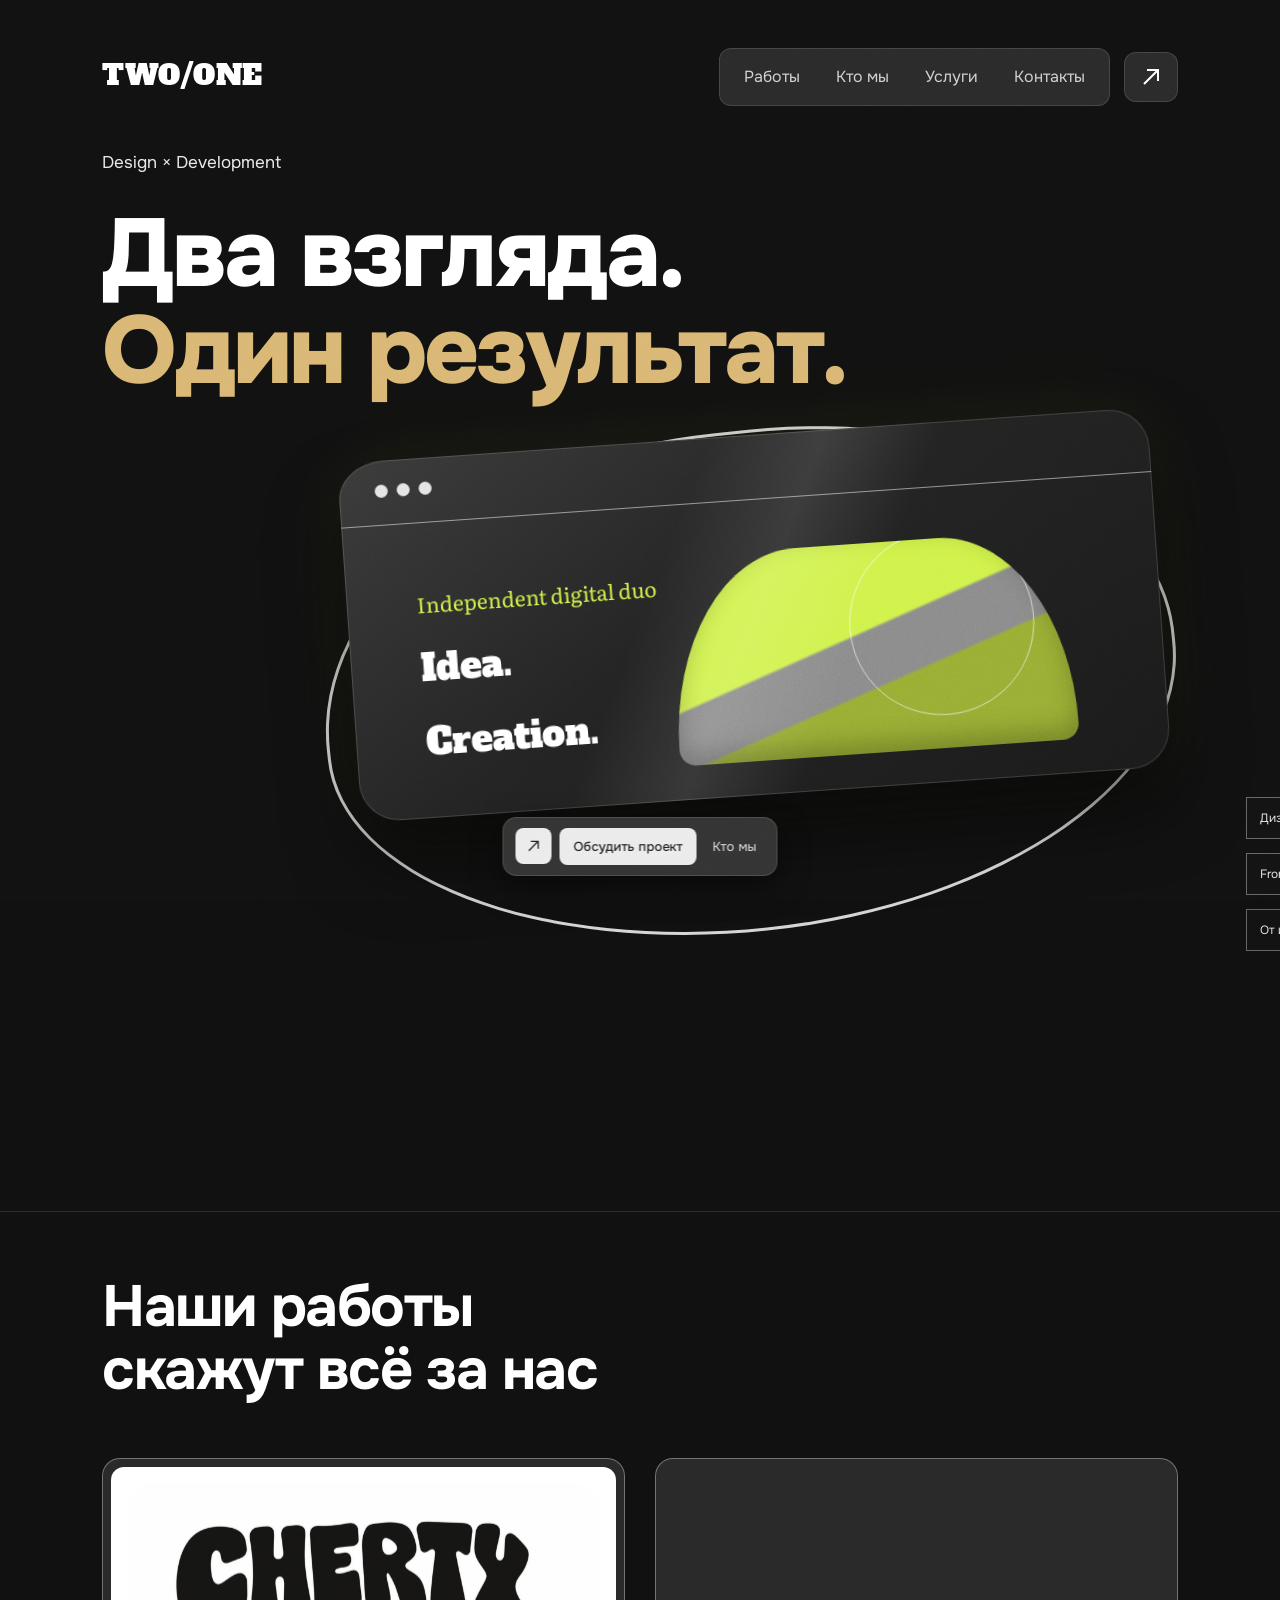
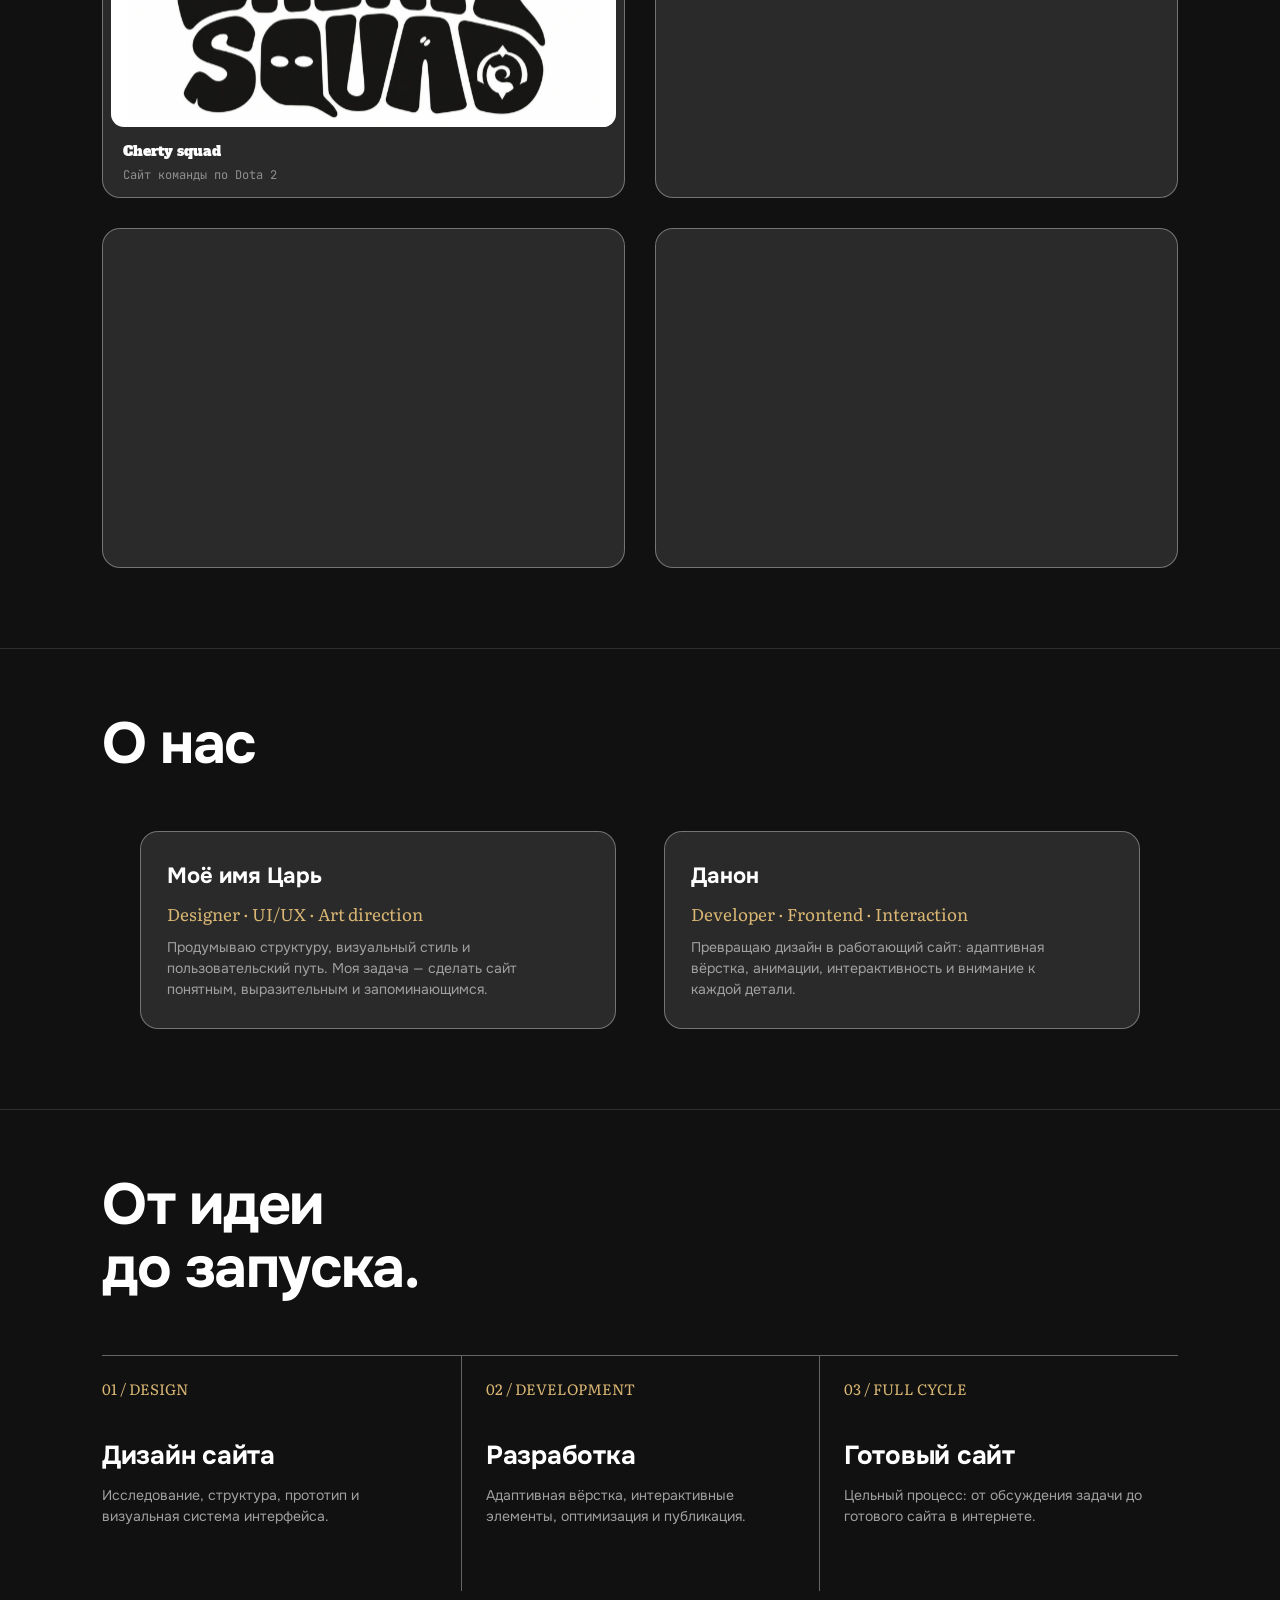
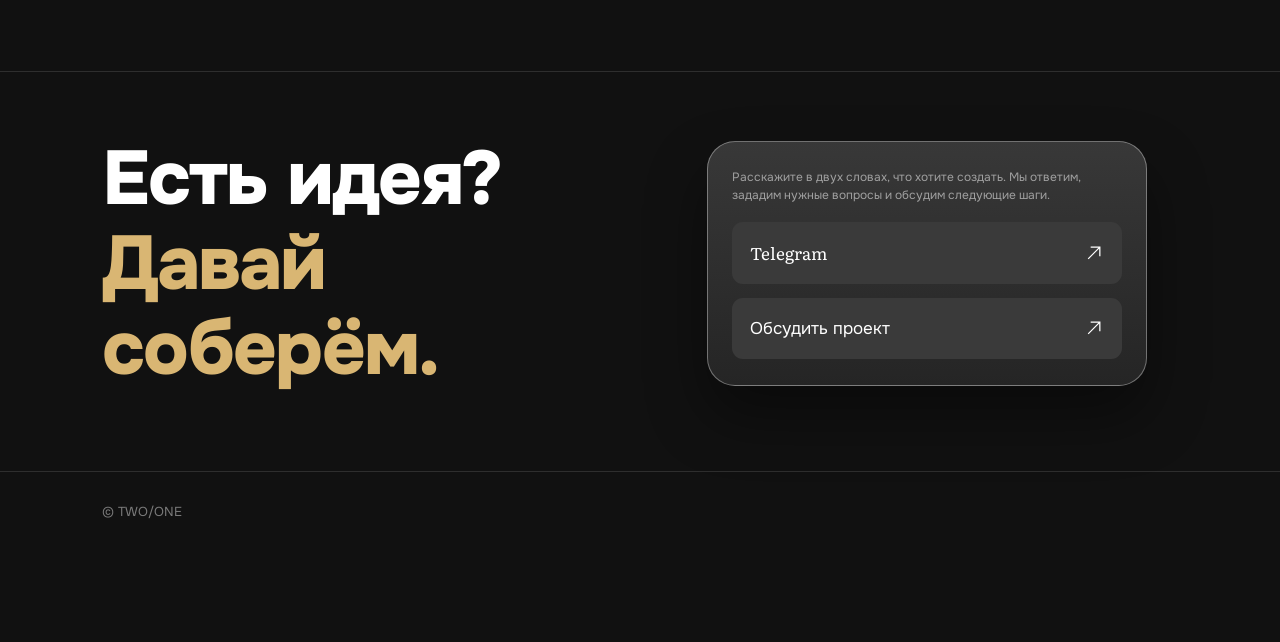
==== index.html @ 26dcd60e "Add files via upload" ====
<!DOCTYPE html>
<html lang="ru">
<head>
  <meta charset="UTF-8">
  <meta name="viewport" content="width=device-width, initial-scale=1, viewport-fit=cover">

  <meta name="description" content="TWO/ONE — независимый дуэт дизайнера и разработчика. Делаем сайты от идеи до запуска.">
  <meta name="theme-color" content="#111111">

  <title>TWO/ONE — Design × Development</title>

  <link rel="icon" href="data:,">
  <link rel="preconnect" href="https://fonts.googleapis.com">
  <link rel="preconnect" href="https://fonts.gstatic.com" crossorigin>

  <link href="https://fonts.googleapis.com/css2?family=Alfa+Slab+One&family=JetBrains+Mono&family=Literata:wght@400;600&family=Onest:wght@400;500;700;800&family=Rubik+Mono+One&display=swap" rel="stylesheet">

  <link rel="stylesheet" href="style.css">
  <script src="script.js" defer></script>
</head>

<body>
  <header class="header">
    <a class="logo" href="#top">TWO/ONE</a>

    <nav class="nav" id="main-nav" aria-label="Основная навигация">
      <a href="#works">Работы</a>
      <a href="#about">Кто мы</a>
      <a href="#process">Услуги</a>
      <a href="#contact">Контакты</a>
    </nav>

    <a class="icon-btn header-contact" href="#contact" aria-label="Написать нам">
      <svg viewBox="0 0 24 24" fill="none" stroke="currentColor" stroke-width="2">
        <path d="M5 19 19 5M8 5h11v11"/>
      </svg>
    </a>

    <button
      class="icon-btn menu-toggle"
      type="button"
      aria-label="Открыть меню"
      aria-expanded="false"
      aria-controls="main-nav"
    >
      <svg viewBox="0 0 24 24" fill="none" stroke="currentColor" stroke-width="2.5">
        <path d="M4 7h16M4 12h16M4 17h16"/>
      </svg>
    </button>
  </header>

  <main>
    <section class="hero" id="top">
      <div class="eyebrow">Design × Development</div>

      <h1>
        Два взгляда.
        <span>Один результат.</span>
      </h1>

      <div class="stage" aria-hidden="true">
        <div class="orbit"></div>

        <div class="window">
          <div class="dots">
            <i></i><i></i><i></i>
          </div>

          <div class="window-copy">
            <p>Independent digital duo</p>
            <b>Idea.</b>
            <b>Creation.</b>
          </div>

          <div class="blob"></div>
        </div>

        <div class="tags">
          <span>Дизайн интерфейса</span>
          <span>Frontend-разработка</span>
          <span>От идеи до запуска</span>
        </div>
      </div>
    </section>

    <section class="works" id="works">
      <h2 class="reveal">
        Наши работы<br>
        скажут всё за нас
      </h2>

      <div class="grid">
        <a
          class="card reveal reveal-delay-1"
          href="https://warshhhh.github.io/ChertySquad.github.io/"
          target="_blank"
          rel="noopener noreferrer"
        >
          <div class="card-shot">
            <img src="img/cherty.svg" alt="Cherty Squad">
          </div>

          <h3>Cherty squad</h3>
          <p>Сайт команды по Dota 2</p>
        </a>

        <div class="card card-empty reveal reveal-delay-2" aria-hidden="true"></div>
        <div class="card card-empty reveal reveal-delay-3" aria-hidden="true"></div>
        <div class="card card-empty reveal reveal-delay-4" aria-hidden="true"></div>
      </div>
    </section>

    <section class="about" id="about">
      <h2 class="reveal">О нас</h2>

      <div class="people">
        <article class="person reveal reveal-delay-1">
          <h3>Моё имя Царь</h3>
          <p class="role">Designer · UI/UX · Art direction</p>
          <p>
            Продумываю структуру, визуальный стиль и пользовательский путь.
            Моя задача — сделать сайт понятным, выразительным и запоминающимся.
          </p>
        </article>

        <article class="person reveal reveal-delay-2">
          <h3>Данон</h3>
          <p class="role">Developer · Frontend · Interaction</p>
          <p>
            Превращаю дизайн в работающий сайт: адаптивная вёрстка,
            анимации, интерактивность и внимание к каждой детали.
          </p>
        </article>
      </div>
    </section>

    <section class="process" id="process">
      <h2 class="reveal">
        От идеи<br>
        до запуска.
      </h2>

      <div class="steps">
        <article class="step reveal reveal-delay-1">
          <small>01 / DESIGN</small>
          <h3>Дизайн сайта</h3>
          <p>Исследование, структура, прототип и визуальная система интерфейса.</p>
        </article>

        <article class="step reveal reveal-delay-2">
          <small>02 / DEVELOPMENT</small>
          <h3>Разработка</h3>
          <p>Адаптивная вёрстка, интерактивные элементы, оптимизация и публикация.</p>
        </article>

        <article class="step reveal reveal-delay-3">
          <small>03 / FULL CYCLE</small>
          <h3>Готовый сайт</h3>
          <p>Цельный процесс: от обсуждения задачи до готового сайта в интернете.</p>
        </article>
      </div>
    </section>

    <section class="contact" id="contact">
      <h2 class="reveal">
        Есть идея?
        <span>Давай соберём.</span>
      </h2>

      <div class="panel reveal reveal-delay-1">
        <p>
          Расскажите в двух словах, что хотите создать.
          Мы ответим, зададим нужные вопросы и обсудим следующие шаги.
        </p>

        <!-- Замени ссылку на свой Telegram -->
        <a
          class="serif"
          href="https://t.me/sematarygravema"
          target="_blank"
          rel="noopener noreferrer"
        >
          Telegram
          <svg viewBox="0 0 24 24" fill="none" stroke="currentColor" stroke-width="1.5">
            <path d="M5 19 19 5M8 5h11v11"/>
          </svg>
        </a>

        <!-- Замени адрес на свою почту -->
        <a href="contact.html">Обсудить проект
          <svg viewBox="0 0 24 24" fill="none" stroke="currentColor" stroke-width="1.5">
            <path d="M5 19 19 5M8 5h11v11"/>
          </svg>
        </a>

      </div>
    </section>
  </main>

  <footer class="footer">
    © TWO/ONE
  </footer>

  <div class="dock">
    <a class="dock-arrow" href="contact.html" aria-label="Обсудить проект">
      <svg viewBox="0 0 24 24" fill="none" stroke="currentColor" stroke-width="2">
        <path d="M5 19 19 5M8 5h11v11"/>
      </svg>
    </a>

    <a class="dock-cta" href="contact.html">Обсудить проект</a>
    <a class="dock-link" href="#about">Кто мы</a>
  </div>

  <div class="cursor-glow" aria-hidden="true"></div>
</body>
</html>
---- style.css ----
/* ===== TWO/ONE ===== */

:root {
  --bg: #111111;
  --card: #2a2a2a;
  --card-hi: #3a3a3a;
  --line: rgba(255, 255, 255, .12);
  --line-strong: rgba(255, 255, 255, .35);
  --text: #ffffff;
  --muted: #a0a0a0;
  --gold: #d9b673;
  --lime: #d0f24a;

  --sans: "Onest", "Segoe UI", system-ui, sans-serif;
  --serif: "Literata", Georgia, serif;
  --mono: "JetBrains Mono", ui-monospace, monospace;
  --display: "Alfa Slab One", Georgia, serif;

  --pad: clamp(20px, 8vw, 120px);
  --radius: 18px;
  color-scheme: dark;
}

*, *::before, *::after { box-sizing: border-box; }

html { scroll-behavior: smooth; scroll-padding-top: 90px; }

body {
  margin: 0;
  padding-bottom: env(safe-area-inset-bottom, 0px);
  font-family: var(--sans);
  line-height: 1.5;
  color: var(--text);
  background: var(--bg);
  overflow-x: hidden;
  -webkit-font-smoothing: antialiased;
  position: relative;
}

/* ---------- grain / noise overlay ---------- */

body::before {
  content: "";
  position: fixed;
  inset: 0;
  pointer-events: none;
  z-index: 9999;

  background-image: url("data:image/svg+xml,%3Csvg xmlns='http://www.w3.org/2000/svg' viewBox='0 0 300 300'%3E%3Cfilter id='n'%3E%3CfeTurbulence type='fractalNoise' baseFrequency='0.9' numOctaves='2' stitchTiles='stitch'/%3E%3C/filter%3E%3Crect width='100%25' height='100%25' filter='url(%23n)' opacity='0.5'/%3E%3C/svg%3E");
  background-repeat: repeat;
  background-size: 220px 220px;

  opacity: 0.35;
  mix-blend-mode: overlay;
}

a { color: inherit; text-decoration: none; }
:focus-visible { outline: 2px solid var(--lime); outline-offset: 3px; border-radius: 6px; }

section { padding: 0 var(--pad); }

h2 {
  margin: 0 0 56px;
  font-size: clamp(36px, 5vw, 58px);
  line-height: 1.08;
  font-weight: 700;
  letter-spacing: -.025em;
}

/* ---------- header ---------- */

.header {
  position: relative;      /* чтобы .nav.is-open позиционировалось от хедера */
  display: flex;
  align-items: center;
  flex-wrap: wrap;
  gap: 14px;
  padding: calc(48px + env(safe-area-inset-top, 0px)) var(--pad) 0;
}

.logo {
  margin-right: auto;
  font-family: var(--display);
  font-size: 28px;
  letter-spacing: .5px;
  color: var(--text);
  text-decoration: none;
  position: relative;
  display: inline-block;
  padding-bottom: 4px;

  transition:
    letter-spacing .35s cubic-bezier(.22, .61, .36, 1),
    color .35s ease,
    text-shadow .35s ease;
}

/* Лаймовое подчёркивание, растёт из центра */
.logo::after {
  content: "";
  position: absolute;
  left: 50%;
  bottom: 0;
  width: 0;
  height: 2px;
  background: var(--lime);
  border-radius: 2px;
  transform: translateX(-50%);
  transition: width .35s cubic-bezier(.22, .61, .36, 1);
}

.logo:hover {
  letter-spacing: 3px;
  color: #fff;
  text-shadow: 0 0 12px rgba(208, 242, 74, .55);
}

.logo:hover::after {
  width: 100%;
}

.nav {
  display: flex;
  gap: 4px;
  padding: 8px;
  background: var(--card);
  border: 1px solid var(--line);
  border-radius: 12px;
}

.nav a {
  padding: 8px 16px;
  font-size: 16px;
  color: #cfcfcf;
  border-radius: 8px;
  transition: background .2s, color .2s;
}
.nav a:hover { background: rgba(255, 255, 255, .09); color: #fff; }

.icon-btn {
  display: grid;
  place-items: center;
  width: 54px;
  height: 50px;
  padding: 0;
  color: #fff;
  background: var(--card);
  border: 1px solid var(--line);
  border-radius: 12px;
  cursor: pointer;
  transition: background .2s, color .2s, border-color .2s;
}
.icon-btn:hover { background: var(--lime); color: #151515; border-color: var(--lime); }
.icon-btn svg { width: 24px; height: 24px; }

/* Гамбургер скрыт на десктопе */
.menu-toggle { display: none; }

/* ---------- hero ---------- */

.hero {
  position: relative;
  padding-top: 44px;
  padding-bottom: 220px;
}

.eyebrow {
  font-size: 17px;
  color: #e8e8e8;
  animation: fadeUp .9s ease-out both;
}

.hero h1 {
  margin: 30px 0 0;
  font-size: clamp(48px, 8.5vw, 96px);
  line-height: 1.02;
  font-weight: 800;
  letter-spacing: -.03em;
  animation: fadeUp 1s .1s ease-out both;
}
.hero h1 span {
  display: block;
  color: var(--gold);
  animation: fadeUp 1s .25s ease-out both;
}

/* === STAGE === */
.stage {
  position: relative;
  max-width: 1300px;
  height: 620px;
  margin-top: -30px;
  margin-left: 220px;
  animation: fadeUp 1.1s .35s ease-out both;
}

.orbit {
  position: absolute;
  left: 0;
  top: 60px;
  width: min(1150px, 100%);
  height: 500px;
  border: 3px solid rgba(236, 236, 236, .9);
  border-radius: 50% 48% 52% 50% / 56% 50% 50% 44%;
  transform: rotate(-6deg);
  animation: orbitPulse 12s ease-in-out infinite;
}

.window {
  position: absolute;
  left: 3%;
  top: 60px;
  width: min(960px, 95%);
  height: 360px;
  background: linear-gradient(145deg, #3a3a3a 0%, #232323 45%, #1a1a1a 100%);
  border-radius: 46px 40px 40px 40px / 38px 40px 40px 40px;
  box-shadow:
    0 40px 70px rgba(0, 0, 0, .55),
    0 0 80px rgba(208, 242, 74, .07),
    inset 0 0 0 1px rgba(255, 255, 255, .14);
  overflow: hidden;
  will-change: transform;
  transform-style: preserve-3d;
  transform:
    perspective(1400px)
    rotateX(var(--rx, 0deg))
    rotateY(var(--ry, 0deg))
    rotate(-4deg)
    translateY(var(--ty, 0px));
  transition: transform .35s cubic-bezier(.22, .61, .36, 1);
}

.window::after {
  content: "";
  position: absolute; inset: 0;
  background: linear-gradient(115deg, transparent 38%, rgba(255, 255, 255, .10) 50%, transparent 62%);
  pointer-events: none;
  transform: translateX(calc(var(--nx, 0) * 40px));
  transition: transform .5s cubic-bezier(.22, .61, .36, 1);
}

.window::before {
  content: "";
  position: absolute; left: 0; right: 0; top: 64px;
  height: 1px;
  background: rgba(255, 255, 255, .5);
}

.dots { position: absolute; left: 36px; top: 24px; display: flex; gap: 9px; }
.dots i {
  width: 13px; height: 13px; border-radius: 50%; background: #e4e4e4;
  animation: dotBlink 3.6s ease-in-out infinite;
}
.dots i:nth-child(2) { animation-delay: .25s; }
.dots i:nth-child(3) { animation-delay: .5s; }

.window-copy { position: absolute; left: 70px; top: 130px; z-index: 1; }
.window-copy p {
  margin: 0 0 22px;
  font-family: var(--serif);
  font-size: 21px;
  color: var(--lime);
  animation: fadeUp .9s .6s ease-out both;
}
.window-copy b {
  display: block;
  margin-bottom: 20px;
  font-family: var(--display);
  font-size: 36px;
  font-weight: 400;
  animation: fadeUp .9s .75s ease-out both;
}
.window-copy b:nth-of-type(2) { animation-delay: .9s; }

.blob {
  position: absolute;
  right: 90px; top: 116px;
  width: 400px; height: 210px;
  overflow: hidden;
  border-radius: 140px 140px 18px 18px / 210px 210px 18px 18px;
  background: linear-gradient(160deg, var(--lime) 0 44%, #8a8a8a 45% 61%, #98ad34 62% 100%);
  box-shadow: inset 0 -10px 24px rgba(0, 0, 0, .25);
  animation: blobFloat 7s ease-in-out infinite;
}
.blob::after {
  content: "";
  position: absolute; left: 178px; top: -8px;
  width: 185px; height: 185px;
  border: 1.5px solid rgba(255, 255, 255, .6);
  border-radius: 50%;
  animation: spin 20s linear infinite;
  transform-origin: center center;
}

/* === TAGS === */
.tags {
  position: absolute;
  right: -220px;
  bottom: 40px;
  display: flex; flex-direction: column; gap: 14px;
}
.tags span {
  width: max-content;
  padding: 11px 13px;
  font-size: 12px;
  color: #e2e2e2;
  background: rgba(23, 23, 23, .6);
  border: 1px solid var(--line-strong);
  animation: fadeUp .8s ease-out both;
}
.tags span:nth-child(1) { animation-delay: 1.05s; }
.tags span:nth-child(2) { animation-delay: 1.2s; }
.tags span:nth-child(3) { animation-delay: 1.35s; }

/* === keyframes === */

@keyframes blobFloat {
  0%, 100% { transform: translateY(0) rotate(0deg); }
  50%      { transform: translateY(6px) rotate(-1.5deg); }
}

@keyframes orbitPulse {
  0%, 100% { transform: rotate(-6deg) scale(1); opacity: .9; }
  50%      { transform: rotate(-6deg) scale(1.012); opacity: 1; }
}

@keyframes fadeUp {
  from { opacity: 0; transform: translateY(18px); }
  to   { opacity: 1; transform: translateY(0); }
}

@keyframes spin {
  to { transform: rotate(360deg); }
}

@keyframes dotBlink {
  0%, 100% { opacity: 1; }
  50%      { opacity: .55; }
}

/* floating action bar */
.dock {
  position: fixed; z-index: 10;
  left: 50%; bottom: 24px;
  transform: translateX(-50%);
  display: flex; align-items: center; gap: 8px;
  padding: 10px 12px;
  font-size: 13px;
  background: rgba(54, 54, 54, .95);
  border: 1px solid var(--line);
  border-radius: 14px;
  backdrop-filter: blur(10px);
  -webkit-backdrop-filter: blur(10px);
  box-shadow: 0 10px 30px rgba(0, 0, 0, 0.5);
}
.dock-arrow {
  display: grid; place-items: center;
  width: 36px; height: 36px;
  color: #222; background: #ebebeb;
  border-radius: 8px;
  transition: background .2s;
}

/* Ограничиваем размер иконки внутри кнопки */
.dock-arrow svg {
  width: 16px;
  height: 16px;
  display: block;
}

.dock-cta {
  padding: 9px 14px;
  color: #222; background: #ebebeb;
  border-radius: 8px;
  font-weight: 500;
  transition: background .2s;
}
.dock-arrow:hover, .dock-cta:hover { background: var(--lime); }
.dock-link { padding: 0 8px; color: #ddd; transition: color .2s; }
.dock-link:hover { color: var(--lime); }

/* ---------- section frame ---------- */

.works, .about, .process, .contact {
  padding-top: 64px;
  padding-bottom: 80px;
  border-top: 1px solid var(--line);
}

/* ---------- works ---------- */

.grid {
  display: grid;
  grid-template-columns: repeat(2, minmax(0, 1fr));
  gap: 30px;
  max-width: 1080px;
  margin-inline: auto;
  perspective: 1400px;      /* 3D-перспектива для карточек */
}

.card {
  display: block;
  min-height: 285px;
  padding: 8px;
  background: var(--card);
  border: 1px solid var(--line-strong);
  border-radius: var(--radius);
  height: 340px;

  position: relative;
  transform-style: preserve-3d;

  transform:
    rotateX(var(--card-rx, 0deg))
    rotateY(var(--card-ry, 0deg))
    translateY(var(--card-ty, 0px));

  transition:
    transform .4s cubic-bezier(.22, .61, .36, 1),
    border-color .25s,
    box-shadow .25s;
  will-change: transform;
}

a.card:hover {
  border-color: var(--lime);
  box-shadow: 0 22px 50px rgba(0, 0, 0, .55);
}

.card-empty {
  background: var(--card);
  border: 1px solid var(--line-strong);
  min-height: 285px;
}

.card-shot {
  display: grid;
  place-items: center;
  height: 260px;
  padding: 16px;
  font-family: "Rubik Mono One", var(--sans);
  font-size: 30px;
  line-height: 1;
  text-align: center;
  color: #111;
  background: #fff;
  border-radius: 13px;
  overflow: hidden;
  transform-style: preserve-3d;    /* 3D-контекст для картинки внутри */
}

.card-shot img {
  max-width: 100%;
  max-height: 100%;
  width: auto;
  height: auto;
  object-fit: contain;
  display: block;

  /* Параллакс — двигаем сам логотип, а не белый блок */
  transform: translate3d(
    var(--card-inner-x, 0px),
    var(--card-inner-y, 0px),
    0
  );
  transition: transform .4s cubic-bezier(.22, .61, .36, 1);
  will-change: transform;
}

.card h3 {
  margin: 14px 12px 4px;
  font-family: var(--display);
  font-size: 14px;
  font-weight: 400;
}

.card p {
  margin: 0 12px 10px;
  font-family: var(--mono);
  font-size: 12px;
  color: #8f8f8f;
}

/* ---------- about ---------- */

.people {
  display: grid;
  grid-template-columns: repeat(2, minmax(0, 1fr));
  gap: 48px;
  max-width: 1000px;
  margin-inline: auto;
}

.person {
  padding: 28px 26px;
  background: var(--card);
  border: 1px solid var(--line-strong);
  border-radius: var(--radius);
}

.person h3 { margin: 0 0 8px; font-size: 22px; }

.person .role {
  margin: 0 0 10px;
  font-family: var(--serif);
  font-size: 17px;
  color: var(--gold);
}

.person p:last-child {
  margin: 0;
  font-size: 14px;
  color: var(--muted);
  max-width: 44ch;
}

/* ---------- process ---------- */

.steps {
  display: grid;
  grid-template-columns: repeat(3, minmax(0, 1fr));
  border-top: 1px solid var(--line-strong);
}
.step {
  padding: 22px 24px 64px;
  border-left: 1px solid var(--line-strong);
}
.step:first-child { padding-left: 0; border-left: 0; }
.step small { font-family: var(--serif); font-size: 15px; color: var(--gold); }
.step h3 { margin: 34px 0 10px; font-size: 26px; font-weight: 700; letter-spacing: -.01em; }
.step p { margin: 0; max-width: 34ch; font-size: 14px; color: var(--muted); }

/* ---------- contact ---------- */

.contact {
  display: grid;
  grid-template-columns: 1.2fr 1fr;
  gap: 40px;
  align-items: center;
}
.contact h2 {
  margin: 0;
  font-size: clamp(44px, 6vw, 76px);
  line-height: 1.12;
  font-weight: 800;
}
.contact h2 span { display: block; color: var(--gold); }

.panel {
  max-width: 440px;
  padding: 26px 24px;
  background: linear-gradient(#383838, #252525);
  border: 1px solid var(--line-strong);
  border-radius: 28px;
  box-shadow: 0 30px 60px rgba(0, 0, 0, .4);
}
.panel p { margin: 0 0 18px; font-size: 12px; color: var(--muted); }
.panel a {
  display: flex; align-items: center; justify-content: space-between;
  margin-top: 14px;
  padding: 18px 18px;
  font-size: 17px;
  background: var(--card-hi);
  border-radius: 11px;
  transition: background .2s, color .2s;
}
.panel a:hover { background: var(--lime); color: #151515; }
.panel a.serif { font-family: var(--serif); }
.panel svg { width: 20px; height: 20px; }

.footer {
  padding: 30px var(--pad) 120px;
  font-size: 13px;
  color: #7a7a7a;
  border-top: 1px solid var(--line);
}

/* ---------- cursor glow ---------- */

.cursor-glow {
  position: fixed;
  top: 0;
  left: 0;
  width: 600px;
  height: 600px;
  margin-left: -300px;
  margin-top: -300px;
  pointer-events: none;
  z-index: 2147483647;
  border-radius: 50%;
  background: radial-gradient(
    circle at center,
    rgba(208, 242, 74, .40) 0%,
    rgba(208, 242, 74, .20) 30%,
    rgba(208, 242, 74, .07) 55%,
    transparent 75%
  );
  transform: translate3d(var(--gx, -999px), var(--gy, -999px), 0);
  transition: opacity .3s ease;
  opacity: 0;
  will-change: transform;
}

.cursor-glow.is-active {
  opacity: 1;
}

/* ---------- scroll reveal ---------- */

.reveal {
  opacity: 0;
  transform: translateY(32px);
  transition:
    opacity .8s cubic-bezier(.22, .61, .36, 1),
    transform .8s cubic-bezier(.22, .61, .36, 1);
  will-change: opacity, transform;
}

.reveal.is-visible {
  opacity: 1;
  transform: translateY(0);
}

.reveal-delay-1 { transition-delay: .10s; }
.reveal-delay-2 { transition-delay: .20s; }
.reveal-delay-3 { transition-delay: .30s; }
.reveal-delay-4 { transition-delay: .40s; }

/* ---------- mobile ---------- */

@media (max-width: 900px) {
  /* Скрываем стрелку-контакт, показываем гамбургер */
  .header-contact { display: none; }
  .menu-toggle { display: grid; }

  /* Выпадающее мобильное меню */
  .nav {
    position: absolute;
    top: calc(100% + 10px);
    left: var(--pad);
    right: var(--pad);
    flex-direction: column;
    padding: 12px;
    background: rgba(42, 42, 42, .96);
    backdrop-filter: blur(10px);
    -webkit-backdrop-filter: blur(10px);
    border: 1px solid var(--line);
    border-radius: 14px;
    opacity: 0;
    visibility: hidden;
    transform: translateY(-8px);
    transition:
      opacity .25s ease,
      transform .25s ease,
      visibility .25s;
    z-index: 20;
  }

  .nav.is-open {
    opacity: 1;
    visibility: visible;
    transform: translateY(0);
  }

  .nav a {
    padding: 12px 16px;
    font-size: 17px;
    border-radius: 10px;
  }

  .stage {
    height: 440px;
    margin-left: 0;
    margin-top: 20px;
  }
  .orbit {
    left: 0;
    height: 320px;
  }
  .window {
    left: 0;
    width: 100%;
    height: 270px;
  }
  .window-copy { left: 30px; top: 100px; }
  .window-copy b { font-size: 26px; }
  .blob { right: 20px; top: 120px; width: 180px; height: 115px; }
  .blob::after { display: none; }
  .tags { display: none; }

  .grid, .people, .steps, .contact { grid-template-columns: 1fr; }
  .grid { gap: 22px; }
  .people { gap: 20px; }
  .step { padding-left: 0; border-left: 0; border-top: 1px solid var(--line-strong); }
  .step:first-child { border-top: 0; }

  .dock {
    bottom: 12px;
    width: calc(100% - 32px);
    justify-content: center;
  }

  body::before { opacity: 0.25; }
}

/* ---------- prefers-reduced-motion ---------- */

@media (prefers-reduced-motion: reduce) {
  html { scroll-behavior: auto; }

  .blob,
  .orbit,
  .blob::after,
  .dots i { animation: none; }

  .eyebrow,
  .hero h1,
  .hero h1 span,
  .stage,
  .window-copy p,
  .window-copy b,
  .tags span { animation: none; }

  .cursor-glow { display: none; }

  .reveal {
    opacity: 1;
    transform: none;
    transition: none;
  }

  * { transition: none !important; }
}

@media (hover: none) {
  .cursor-glow { display: none; }
}



/* ============================================================
   CONTACT PAGE
   ============================================================ */

.contact-page {
  min-height: 100vh;
  display: flex;
  flex-direction: column;
}

.contact-main {
  flex: 1;
  padding: 40px var(--pad) 120px;
}

.contact-hero {
  max-width: 900px;
  margin: 0 auto;
}

.contact-hero .eyebrow {
  font-family: var(--mono);
  font-size: 13px;
  letter-spacing: .12em;
  text-transform: uppercase;
  color: var(--lime);
  margin-bottom: 26px;
}

.contact-hero h1 {
  margin: 0 0 26px;
  font-size: clamp(44px, 7vw, 84px);
  line-height: 1.02;
  font-weight: 800;
  letter-spacing: -.03em;
}

.contact-hero h1 span {
  display: block;
  color: var(--gold);
}

.contact-intro {
  max-width: 56ch;
  margin: 0 0 56px;
  font-family: var(--serif);
  font-size: 18px;
  line-height: 1.55;
  color: var(--muted);
}

/* -------- form -------- */

.contact-form {
  display: grid;
  gap: 20px;
  max-width: 720px;
}

.form-row {
  display: grid;
  grid-template-columns: 1fr 1fr;
  gap: 20px;
}

.field {
  display: grid;
  gap: 8px;
}

.field > span {
  font-family: var(--mono);
  font-size: 12px;
  letter-spacing: .06em;
  text-transform: uppercase;
  color: #b8b8b8;
}

.field > span em {
  font-style: normal;
  text-transform: none;
  letter-spacing: 0;
  color: #7a7a7a;
  font-family: var(--sans);
  font-size: 11px;
}

.field input,
.field select,
.field textarea {
  width: 100%;
  padding: 15px 16px;
  font-family: var(--sans);
  font-size: 15px;
  line-height: 1.4;
  color: var(--text);
  background: rgba(20, 20, 20, .65);
  border: 1px solid var(--line-strong);
  border-radius: 12px;
  outline: none;
  transition: border-color .2s ease, background .2s ease, box-shadow .2s ease;
  -webkit-appearance: none;
  appearance: none;
}

.field textarea {
  resize: vertical;
  min-height: 140px;
}

.field input::placeholder,
.field textarea::placeholder {
  color: #6a6a6a;
}

.field input:focus,
.field select:focus,
.field textarea:focus {
  border-color: var(--lime);
  background: rgba(20, 20, 20, .95);
  box-shadow: 0 0 0 3px rgba(208, 242, 74, .12);
}

/* Красивая стрелка у select */
.field select {
  background-image: url("data:image/svg+xml,%3Csvg xmlns='http://www.w3.org/2000/svg' viewBox='0 0 24 24' fill='none' stroke='%23a0a0a0' stroke-width='2' stroke-linecap='round' stroke-linejoin='round'%3E%3Cpath d='M6 9l6 6 6-6'/%3E%3C/svg%3E");
  background-repeat: no-repeat;
  background-position: right 16px center;
  background-size: 18px 18px;
  padding-right: 44px;
  cursor: pointer;
}

.field select option {
  background: #1a1a1a;
  color: var(--text);
}

/* -------- actions -------- */

.form-actions {
  display: flex;
  align-items: center;
  gap: 24px;
  margin-top: 12px;
  flex-wrap: wrap;
}

.submit-btn {
  display: inline-flex;
  align-items: center;
  gap: 10px;
  padding: 16px 26px;
  font-family: var(--sans);
  font-size: 16px;
  font-weight: 600;
  color: #111;
  background: var(--lime);
  border: 0;
  border-radius: 12px;
  cursor: pointer;
  transition: filter .2s ease, transform .2s ease;
}

.submit-btn:hover { filter: brightness(.92); }
.submit-btn:active { transform: translateY(1px); }

.submit-btn svg {
  width: 18px;
  height: 18px;
}

.form-note {
  margin: 0;
  font-family: var(--mono);
  font-size: 12px;
  color: var(--muted);
}

.form-note a {
  color: var(--gold);
  border-bottom: 1px solid transparent;
  transition: border-color .2s ease;
}
.form-note a:hover { border-color: var(--gold); }

/* -------- mobile -------- */

@media (max-width: 720px) {
  .contact-main { padding: 20px var(--pad) 100px; }

  .form-row { grid-template-columns: 1fr; gap: 20px; }

  .contact-intro { font-size: 16px; margin-bottom: 40px; }

  .form-actions { flex-direction: column; align-items: flex-start; gap: 16px; }
  .submit-btn { width: 100%; justify-content: center; }
}
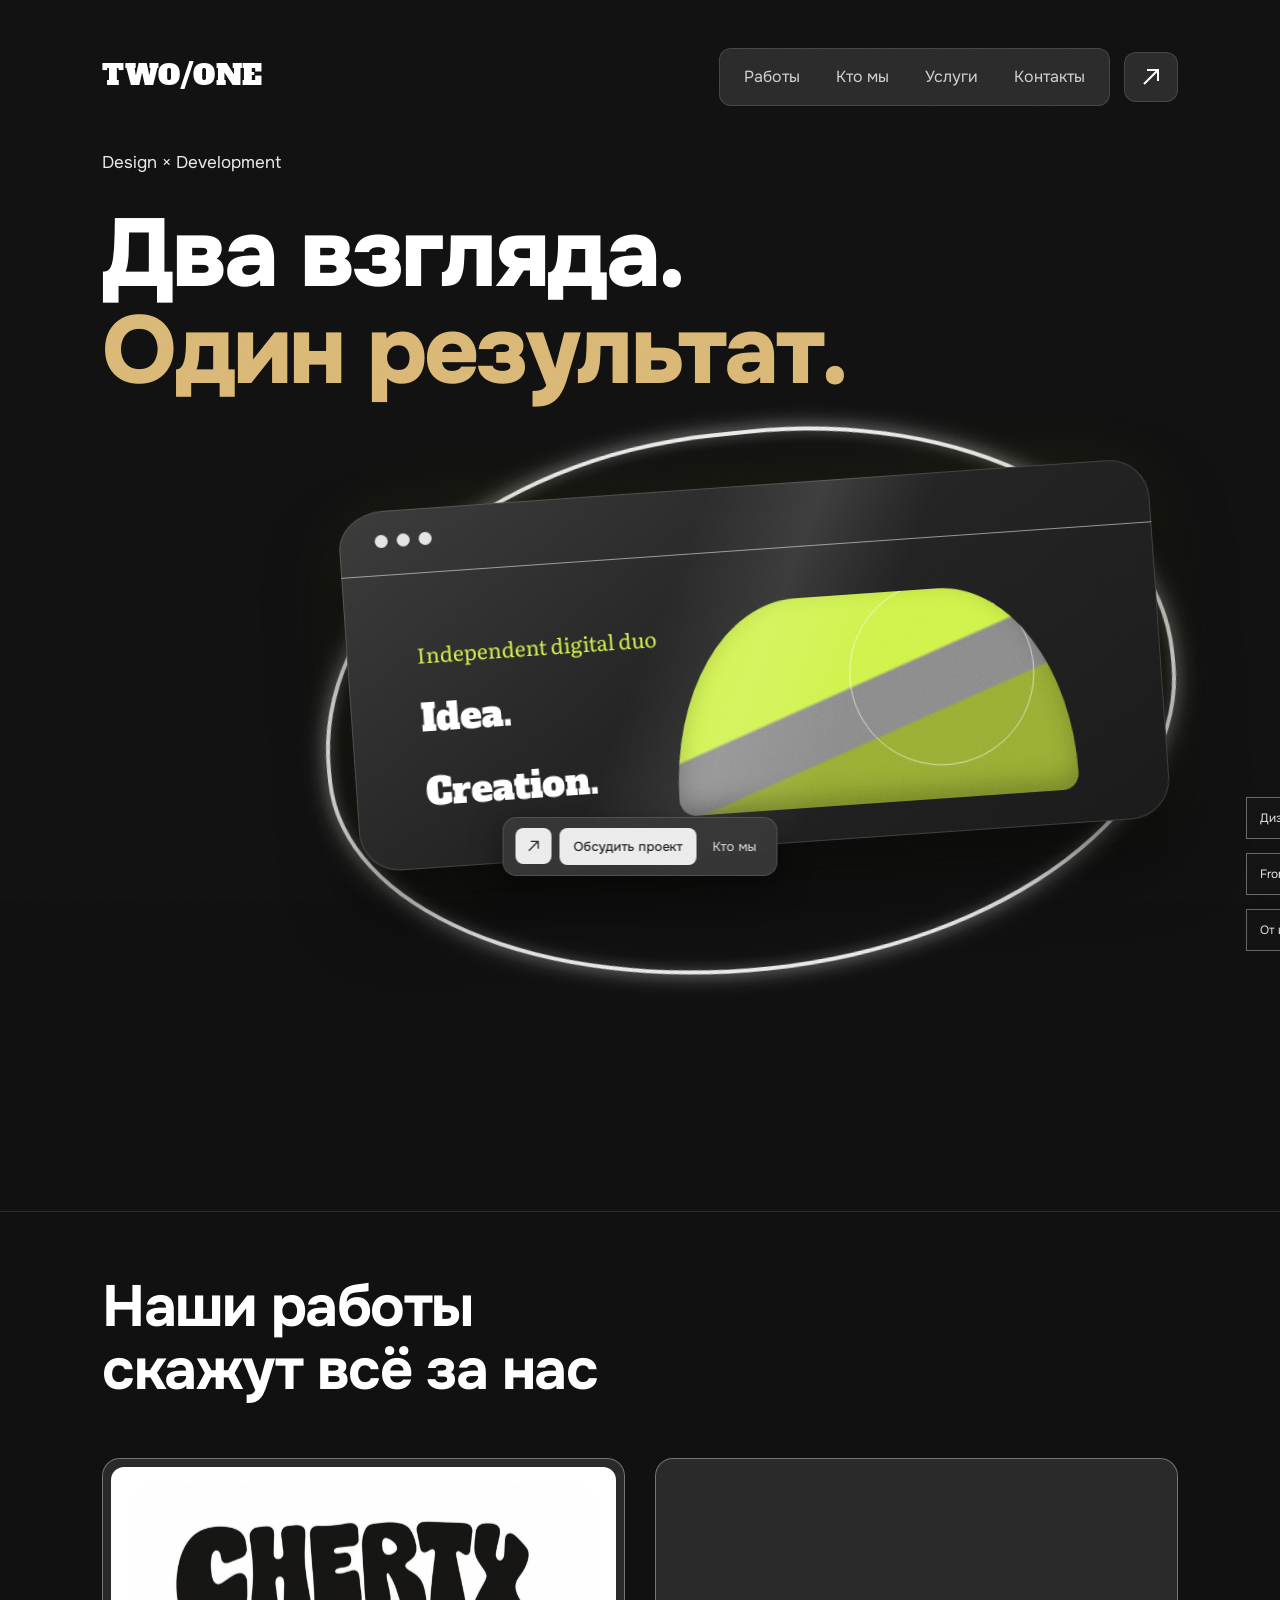
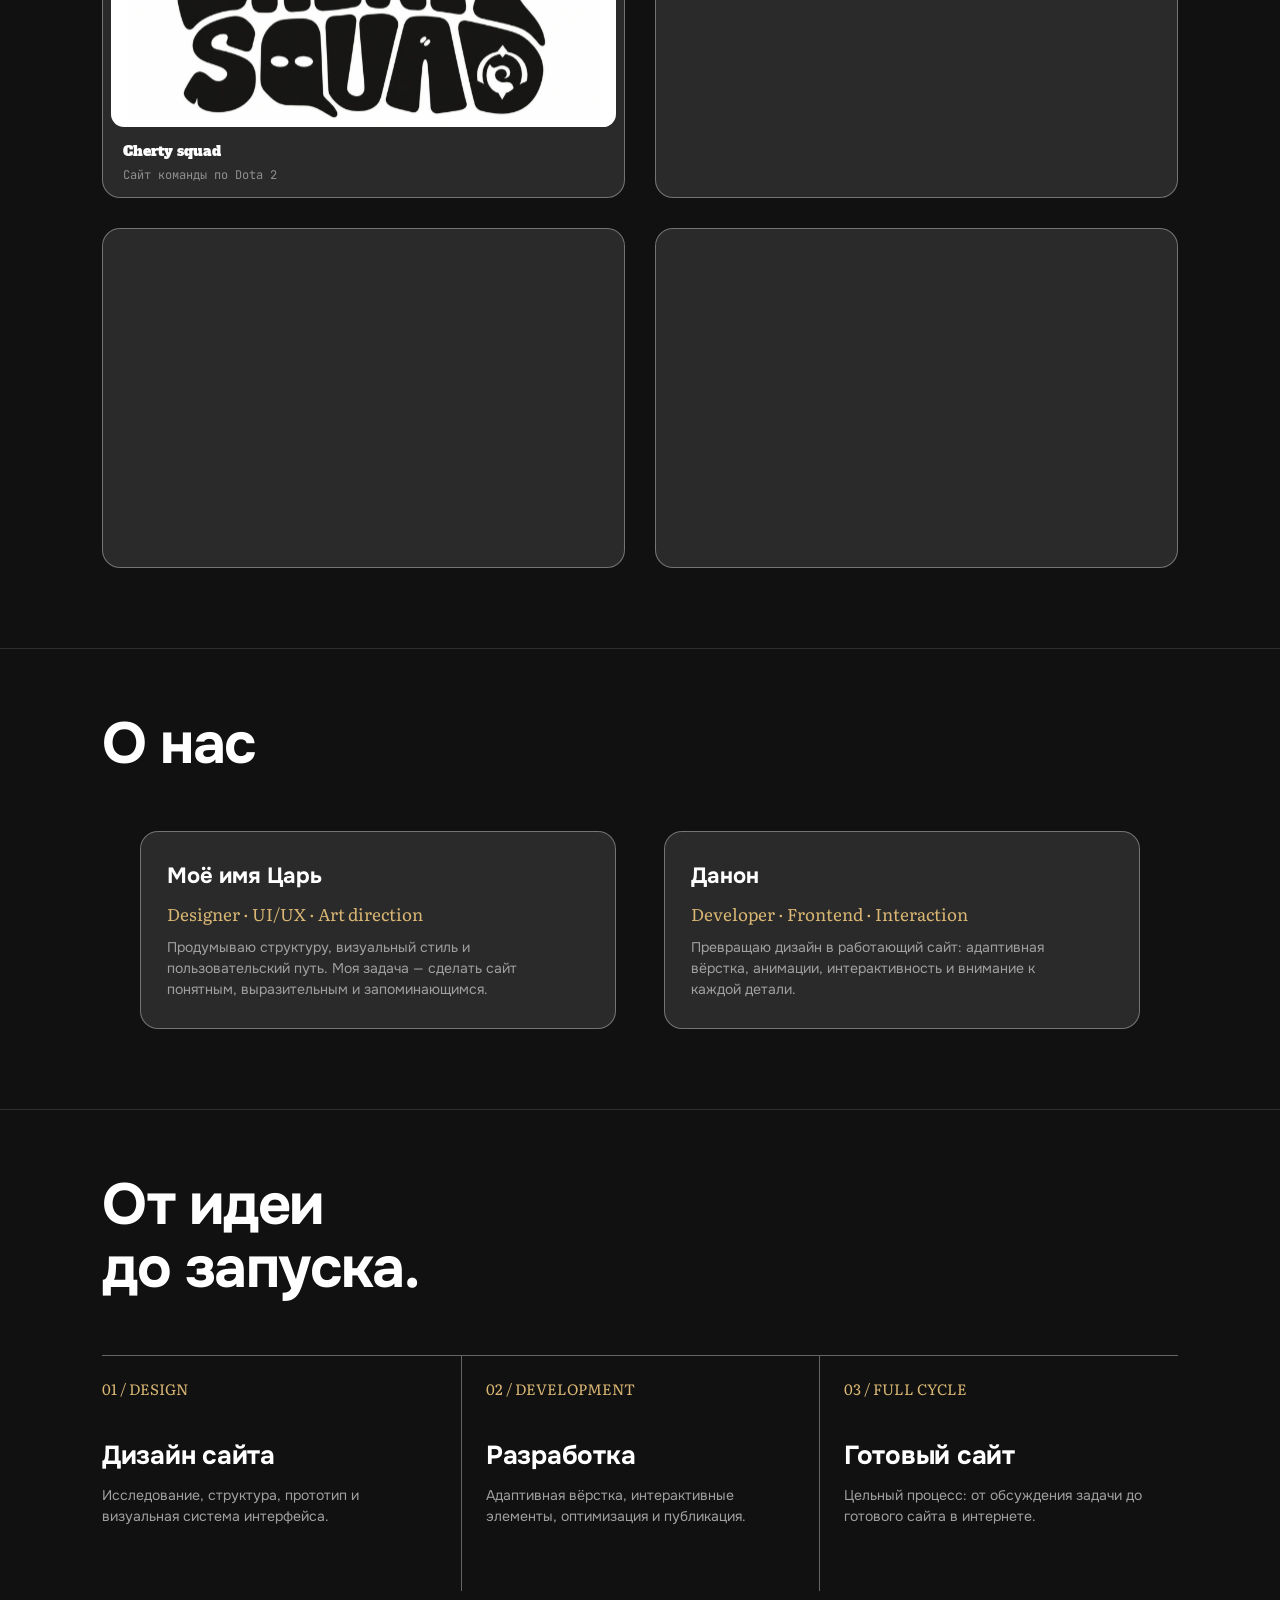
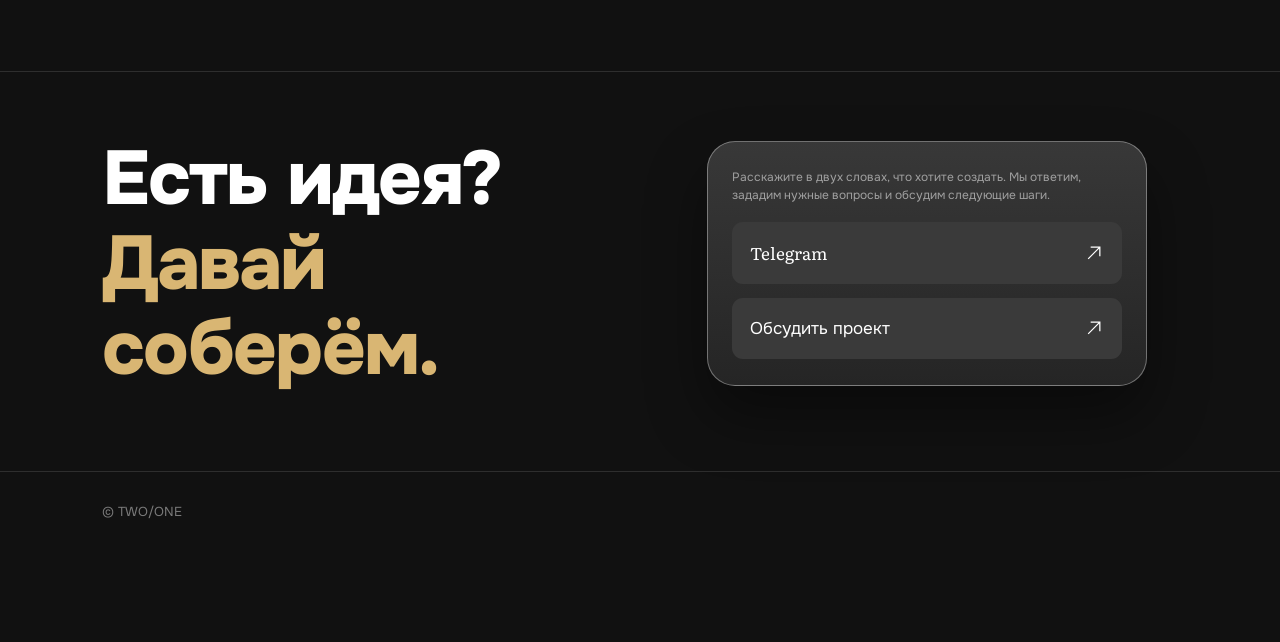
==== commit 923698b2: "Update index.html" ====
--- a/index.html
+++ b/index.html
@@ -214,4 +214,4 @@
 
   <div class="cursor-glow" aria-hidden="true"></div>
 </body>
-</html>+</html>
--- a/style.css
+++ b/style.css
@@ -70,7 +70,7 @@
 /* ---------- header ---------- */
 
 .header {
-  position: relative;      /* чтобы .nav.is-open позиционировалось от хедера */
+  position: relative;
   display: flex;
   align-items: center;
   flex-wrap: wrap;
@@ -95,7 +95,6 @@
     text-shadow .35s ease;
 }
 
-/* Лаймовое подчёркивание, растёт из центра */
 .logo::after {
   content: "";
   position: absolute;
@@ -153,7 +152,6 @@
 .icon-btn:hover { background: var(--lime); color: #151515; border-color: var(--lime); }
 .icon-btn svg { width: 24px; height: 24px; }
 
-/* Гамбургер скрыт на десктопе */
 .menu-toggle { display: none; }
 
 /* ---------- hero ---------- */
@@ -194,22 +192,28 @@
   animation: fadeUp 1.1s .35s ease-out both;
 }
 
+/* === ORBIT: толстый белый овал со свечением === */
 .orbit {
   position: absolute;
   left: 0;
   top: 60px;
   width: min(1150px, 100%);
-  height: 500px;
-  border: 3px solid rgba(236, 236, 236, .9);
+  height: 540px;                                     /* было 500 — выше */
+  border: 4px solid rgba(245, 245, 245, .95);
   border-radius: 50% 48% 52% 50% / 56% 50% 50% 44%;
   transform: rotate(-6deg);
   animation: orbitPulse 12s ease-in-out infinite;
-}
-
+  box-shadow:
+    0 0 24px rgba(255, 255, 255, .25),
+    inset 0 0 24px rgba(255, 255, 255, .06);
+  filter: drop-shadow(0 0 6px rgba(255, 255, 255, .35));
+}
+
+/* === WINDOW: опущено внутрь орбиты === */
 .window {
   position: absolute;
   left: 3%;
-  top: 60px;
+  top: 110px;                                        /* было 60 — опущено внутрь овала */
   width: min(960px, 95%);
   height: 360px;
   background: linear-gradient(145deg, #3a3a3a 0%, #232323 45%, #1a1a1a 100%);
@@ -360,14 +364,11 @@
   border-radius: 8px;
   transition: background .2s;
 }
-
-/* Ограничиваем размер иконки внутри кнопки */
 .dock-arrow svg {
   width: 16px;
   height: 16px;
   display: block;
 }
-
 .dock-cta {
   padding: 9px 14px;
   color: #222; background: #ebebeb;
@@ -395,7 +396,7 @@
   gap: 30px;
   max-width: 1080px;
   margin-inline: auto;
-  perspective: 1400px;      /* 3D-перспектива для карточек */
+  perspective: 1400px;
 }
 
 .card {
@@ -446,7 +447,7 @@
   background: #fff;
   border-radius: 13px;
   overflow: hidden;
-  transform-style: preserve-3d;    /* 3D-контекст для картинки внутри */
+  transform-style: preserve-3d;
 }
 
 .card-shot img {
@@ -457,7 +458,6 @@
   object-fit: contain;
   display: block;
 
-  /* Параллакс — двигаем сам логотип, а не белый блок */
   transform: translate3d(
     var(--card-inner-x, 0px),
     var(--card-inner-y, 0px),
@@ -581,19 +581,18 @@
   position: fixed;
   top: 0;
   left: 0;
-  width: 600px;
-  height: 600px;
-  margin-left: -300px;
-  margin-top: -300px;
+  width: 140px;
+  height: 140px;
+  margin-left: -70px;
+  margin-top: -70px;
   pointer-events: none;
   z-index: 2147483647;
   border-radius: 50%;
   background: radial-gradient(
     circle at center,
-    rgba(208, 242, 74, .40) 0%,
-    rgba(208, 242, 74, .20) 30%,
-    rgba(208, 242, 74, .07) 55%,
-    transparent 75%
+    rgba(208, 242, 74, .013) 0%,
+    rgba(208, 242, 74, .006) 40%,
+    transparent 70%
   );
   transform: translate3d(var(--gx, -999px), var(--gy, -999px), 0);
   transition: opacity .3s ease;
@@ -629,11 +628,9 @@
 /* ---------- mobile ---------- */
 
 @media (max-width: 900px) {
-  /* Скрываем стрелку-контакт, показываем гамбургер */
   .header-contact { display: none; }
   .menu-toggle { display: grid; }
 
-  /* Выпадающее мобильное меню */
   .nav {
     position: absolute;
     top: calc(100% + 10px);
@@ -669,22 +666,46 @@
   }
 
   .stage {
-    height: 440px;
+    height: 460px;
     margin-left: 0;
     margin-top: 20px;
   }
   .orbit {
     left: 0;
-    height: 320px;
+    height: 380px;                                   /* было 320 — выше для овала */
+    top: 40px;
   }
   .window {
     left: 0;
+    top: 90px;                                       /* было без top — теперь внутри овала */
     width: 100%;
-    height: 270px;
-  }
-  .window-copy { left: 30px; top: 100px; }
-  .window-copy b { font-size: 26px; }
-  .blob { right: 20px; top: 120px; width: 180px; height: 115px; }
+    height: 250px;                                   /* было 270 — чуть ниже, чтобы влезло */
+  }
+
+  /* Текст в окне */
+  .window-copy {
+    left: 24px;
+    right: 24px;
+    top: 70px;
+  }
+  .window-copy p {
+    font-size: 14px;
+    margin-bottom: 12px;
+    line-height: 1.2;
+    white-space: nowrap;
+  }
+  .window-copy b {
+    font-size: 22px;
+    margin-bottom: 12px;
+  }
+
+  /* Blob: меньше, правее, ниже */
+  .blob {
+    right: 10px;
+    top: 120px;
+    width: 160px;
+    height: 100px;
+  }
   .blob::after { display: none; }
   .tags { display: none; }
 
@@ -735,8 +756,6 @@
 @media (hover: none) {
   .cursor-glow { display: none; }
 }
-
-
 
 /* ============================================================
    CONTACT PAGE
@@ -861,7 +880,6 @@
   box-shadow: 0 0 0 3px rgba(208, 242, 74, .12);
 }
 
-/* Красивая стрелка у select */
 .field select {
   background-image: url("data:image/svg+xml,%3Csvg xmlns='http://www.w3.org/2000/svg' viewBox='0 0 24 24' fill='none' stroke='%23a0a0a0' stroke-width='2' stroke-linecap='round' stroke-linejoin='round'%3E%3Cpath d='M6 9l6 6 6-6'/%3E%3C/svg%3E");
   background-repeat: no-repeat;
@@ -924,7 +942,7 @@
 }
 .form-note a:hover { border-color: var(--gold); }
 
-/* -------- mobile -------- */
+/* -------- mobile (contact page) -------- */
 
 @media (max-width: 720px) {
   .contact-main { padding: 20px var(--pad) 100px; }
@@ -935,4 +953,4 @@
 
   .form-actions { flex-direction: column; align-items: flex-start; gap: 16px; }
   .submit-btn { width: 100%; justify-content: center; }
-}+}
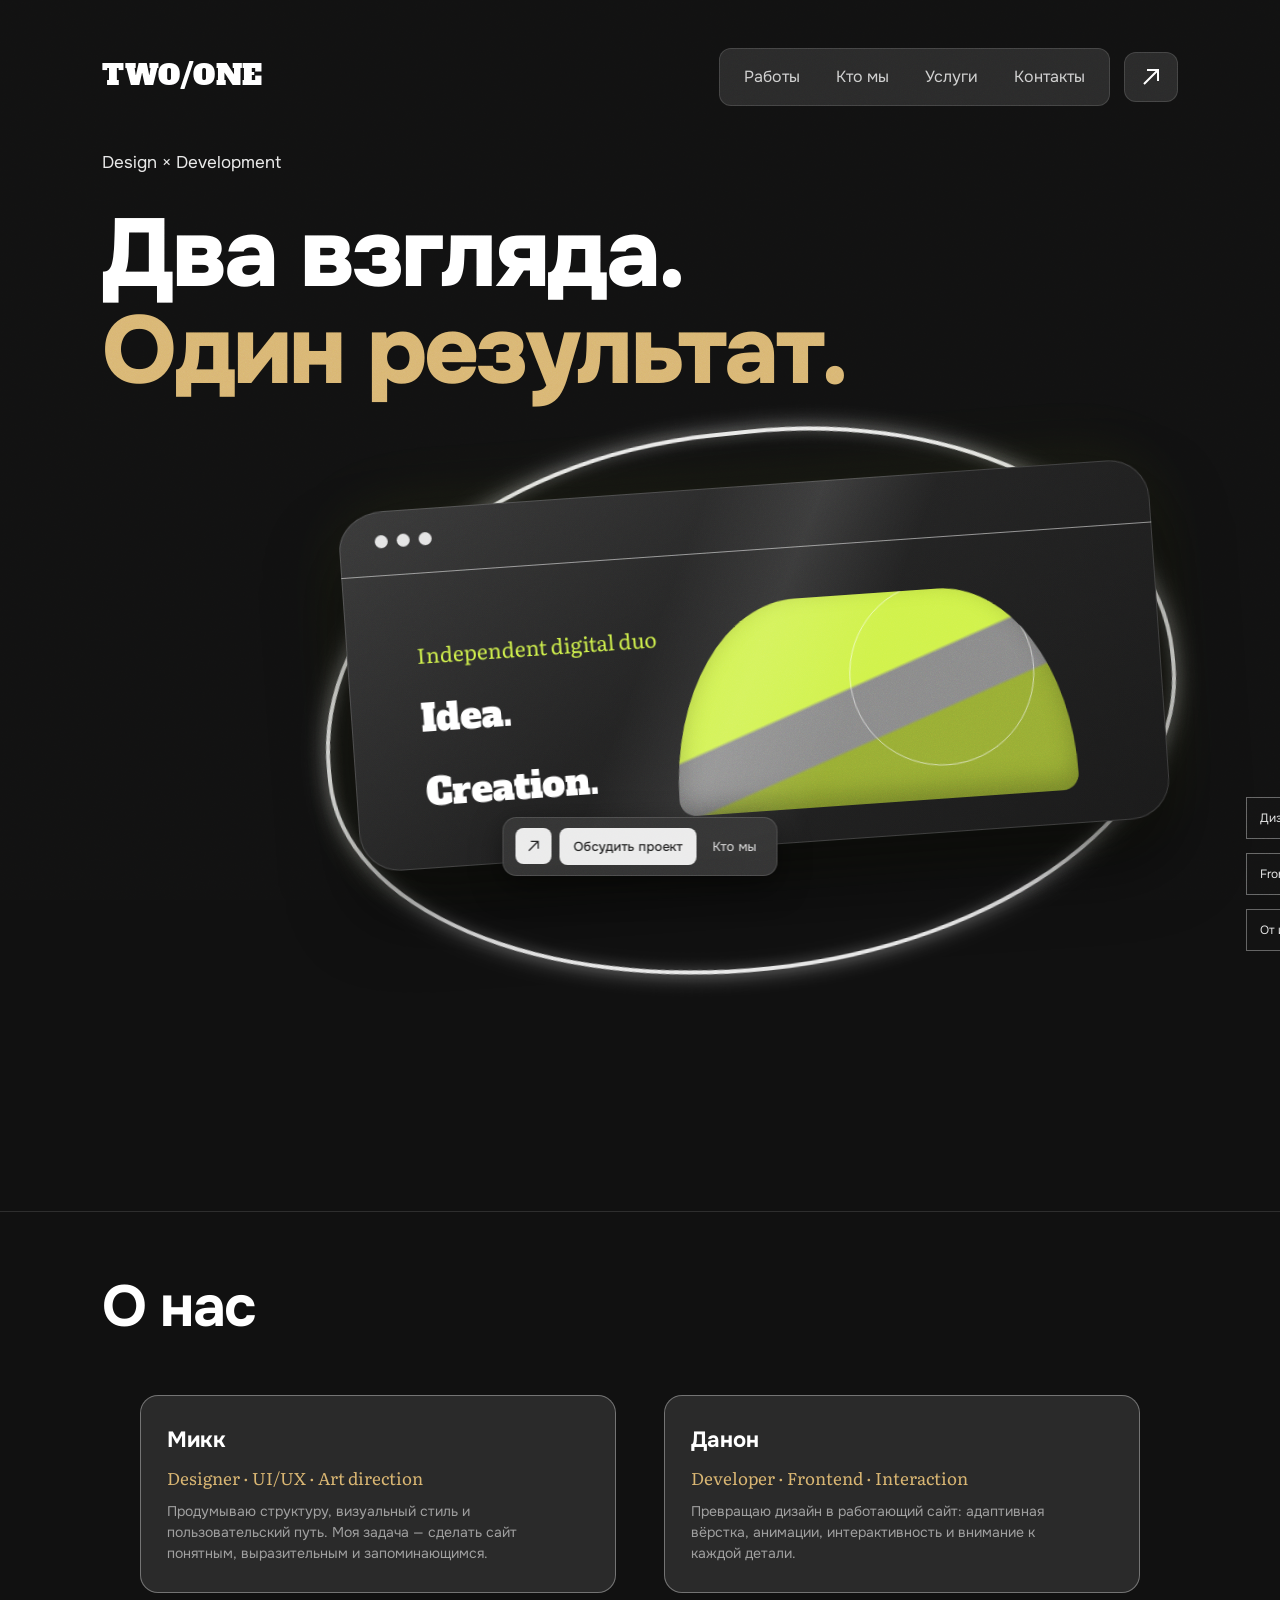
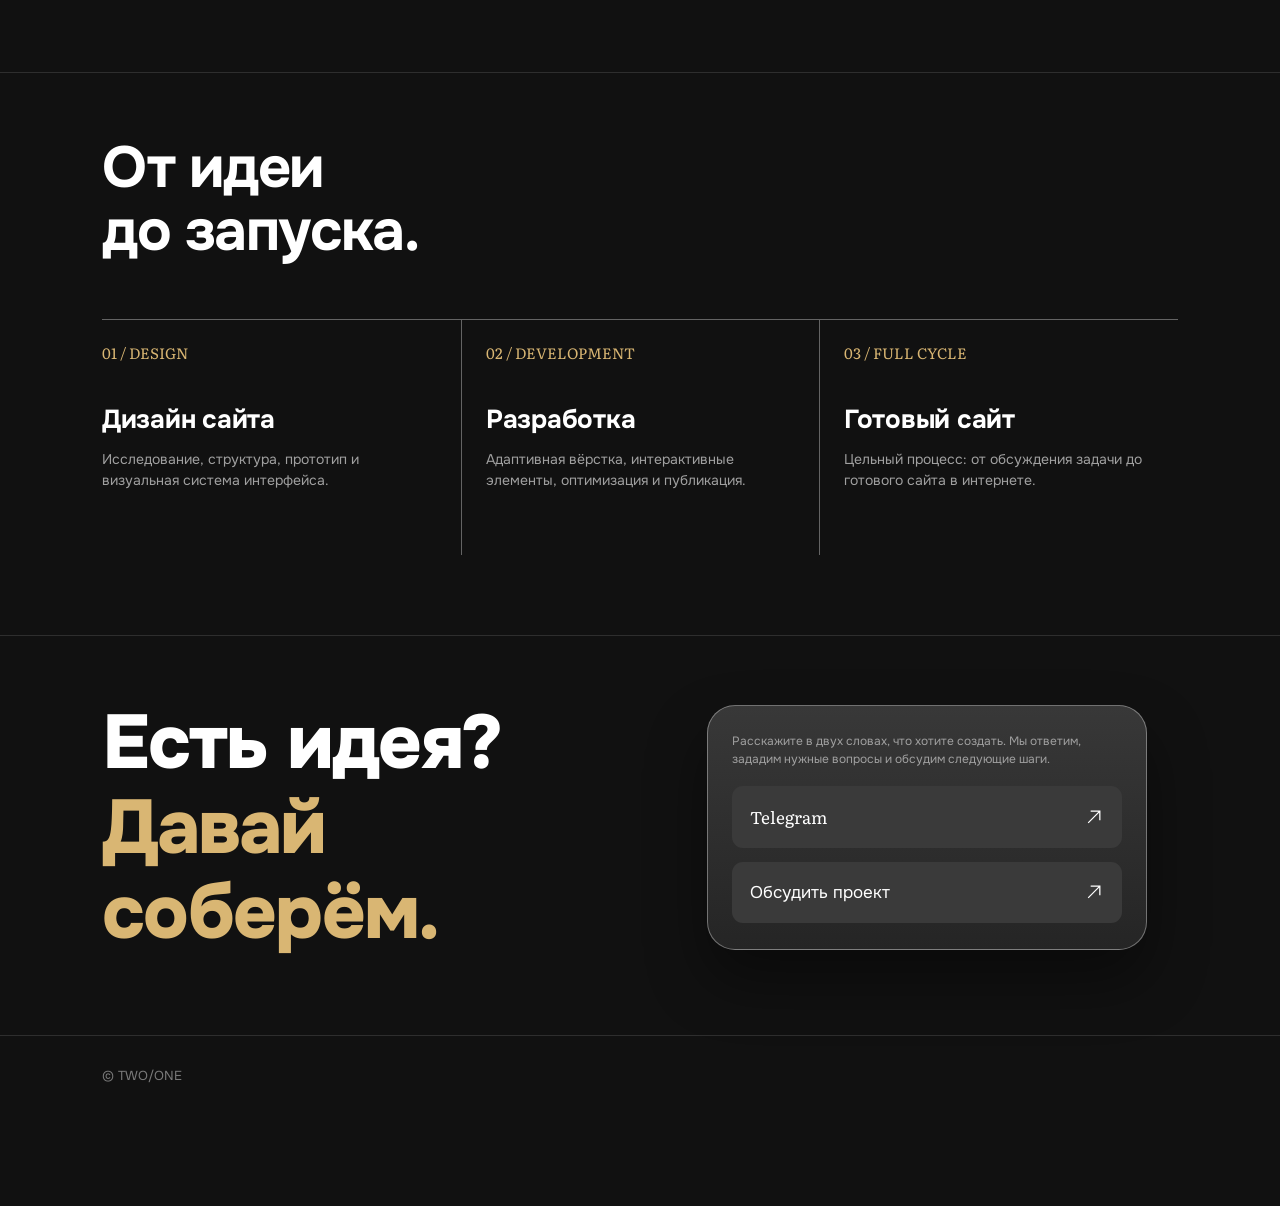
==== commit 86fd3e85: "Update index.html" ====
--- a/index.html
+++ b/index.html
@@ -24,7 +24,7 @@
     <a class="logo" href="#top">TWO/ONE</a>
 
     <nav class="nav" id="main-nav" aria-label="Основная навигация">
-      <a href="#works">Работы</a>
+      <a href="works.html">Работы</a>
       <a href="#about">Кто мы</a>
       <a href="#process">Услуги</a>
       <a href="#contact">Контакты</a>
@@ -83,39 +83,13 @@
       </div>
     </section>
 
-    <section class="works" id="works">
-      <h2 class="reveal">
-        Наши работы<br>
-        скажут всё за нас
-      </h2>
-
-      <div class="grid">
-        <a
-          class="card reveal reveal-delay-1"
-          href="https://warshhhh.github.io/ChertySquad.github.io/"
-          target="_blank"
-          rel="noopener noreferrer"
-        >
-          <div class="card-shot">
-            <img src="img/cherty.svg" alt="Cherty Squad">
-          </div>
-
-          <h3>Cherty squad</h3>
-          <p>Сайт команды по Dota 2</p>
-        </a>
-
-        <div class="card card-empty reveal reveal-delay-2" aria-hidden="true"></div>
-        <div class="card card-empty reveal reveal-delay-3" aria-hidden="true"></div>
-        <div class="card card-empty reveal reveal-delay-4" aria-hidden="true"></div>
-      </div>
-    </section>
 
     <section class="about" id="about">
       <h2 class="reveal">О нас</h2>
 
       <div class="people">
         <article class="person reveal reveal-delay-1">
-          <h3>Моё имя Царь</h3>
+          <h3>Микк</h3>
           <p class="role">Designer · UI/UX · Art direction</p>
           <p>
             Продумываю структуру, визуальный стиль и пользовательский путь.
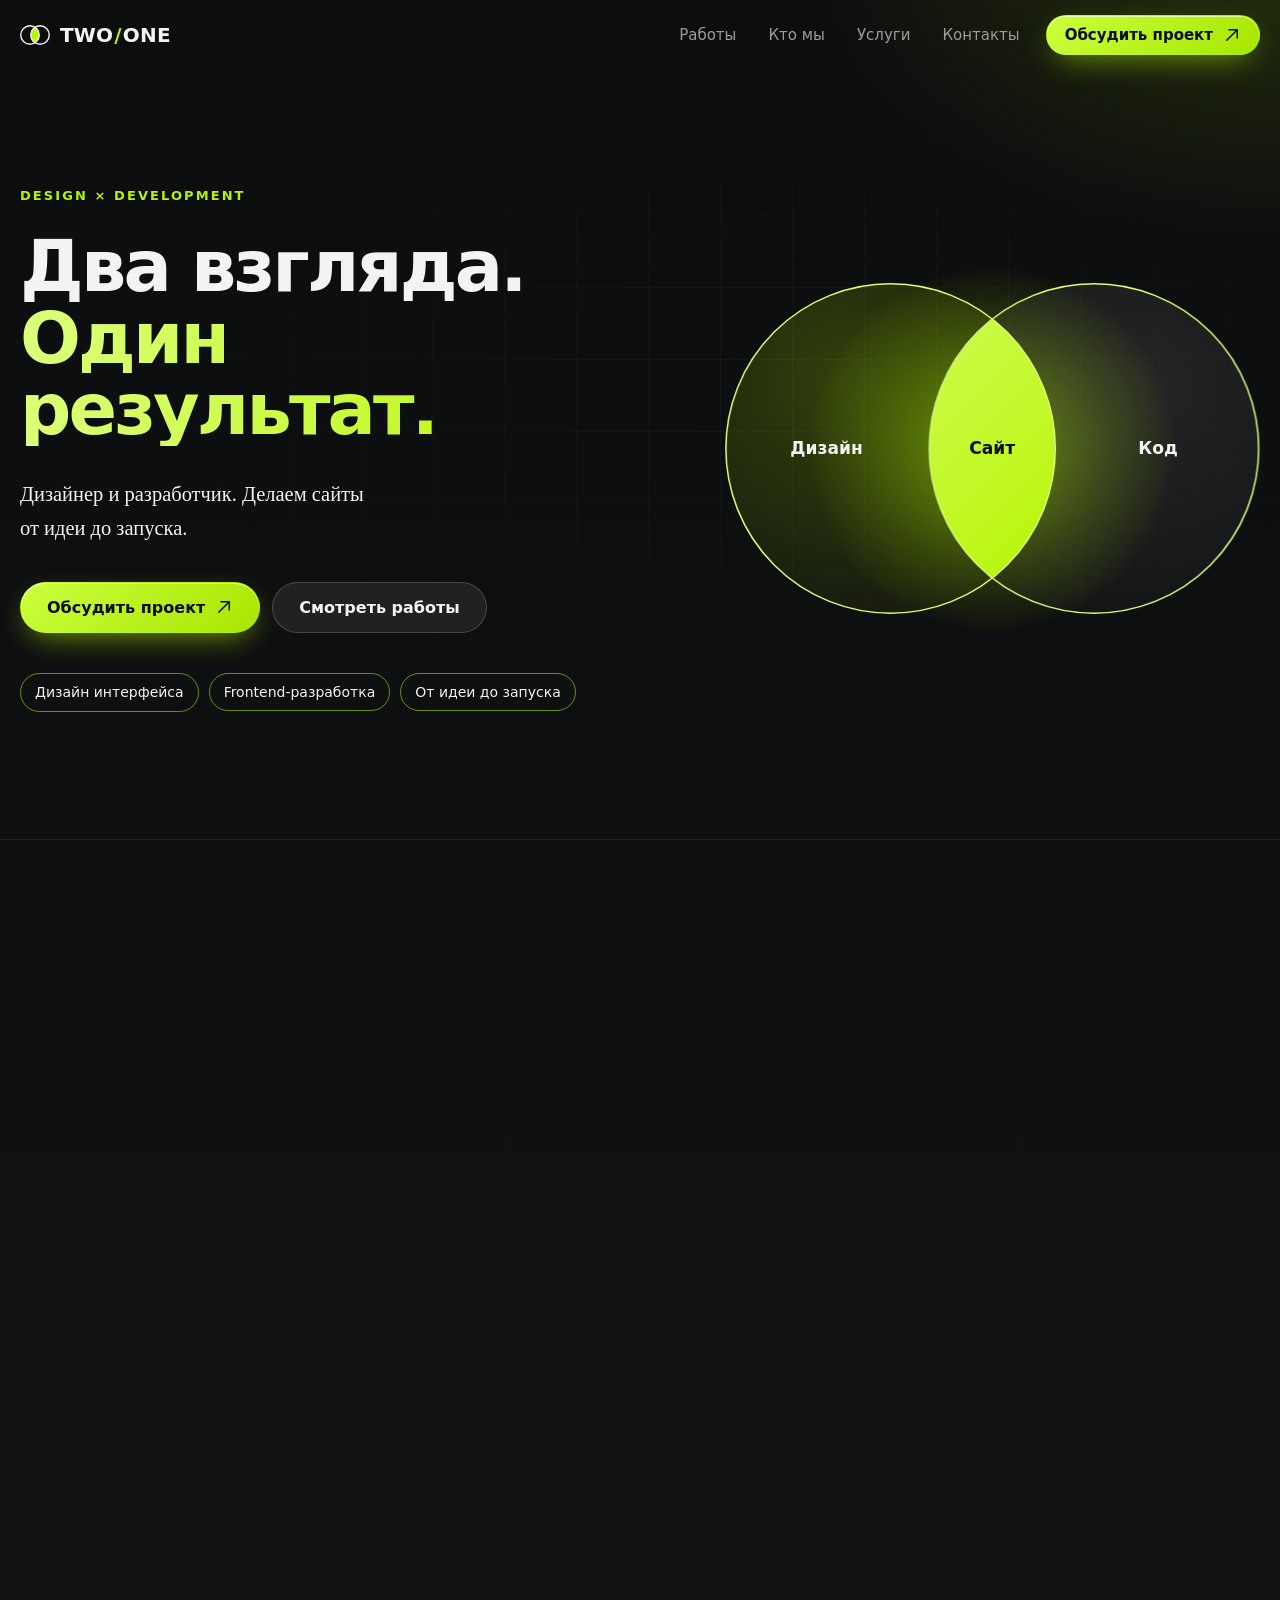
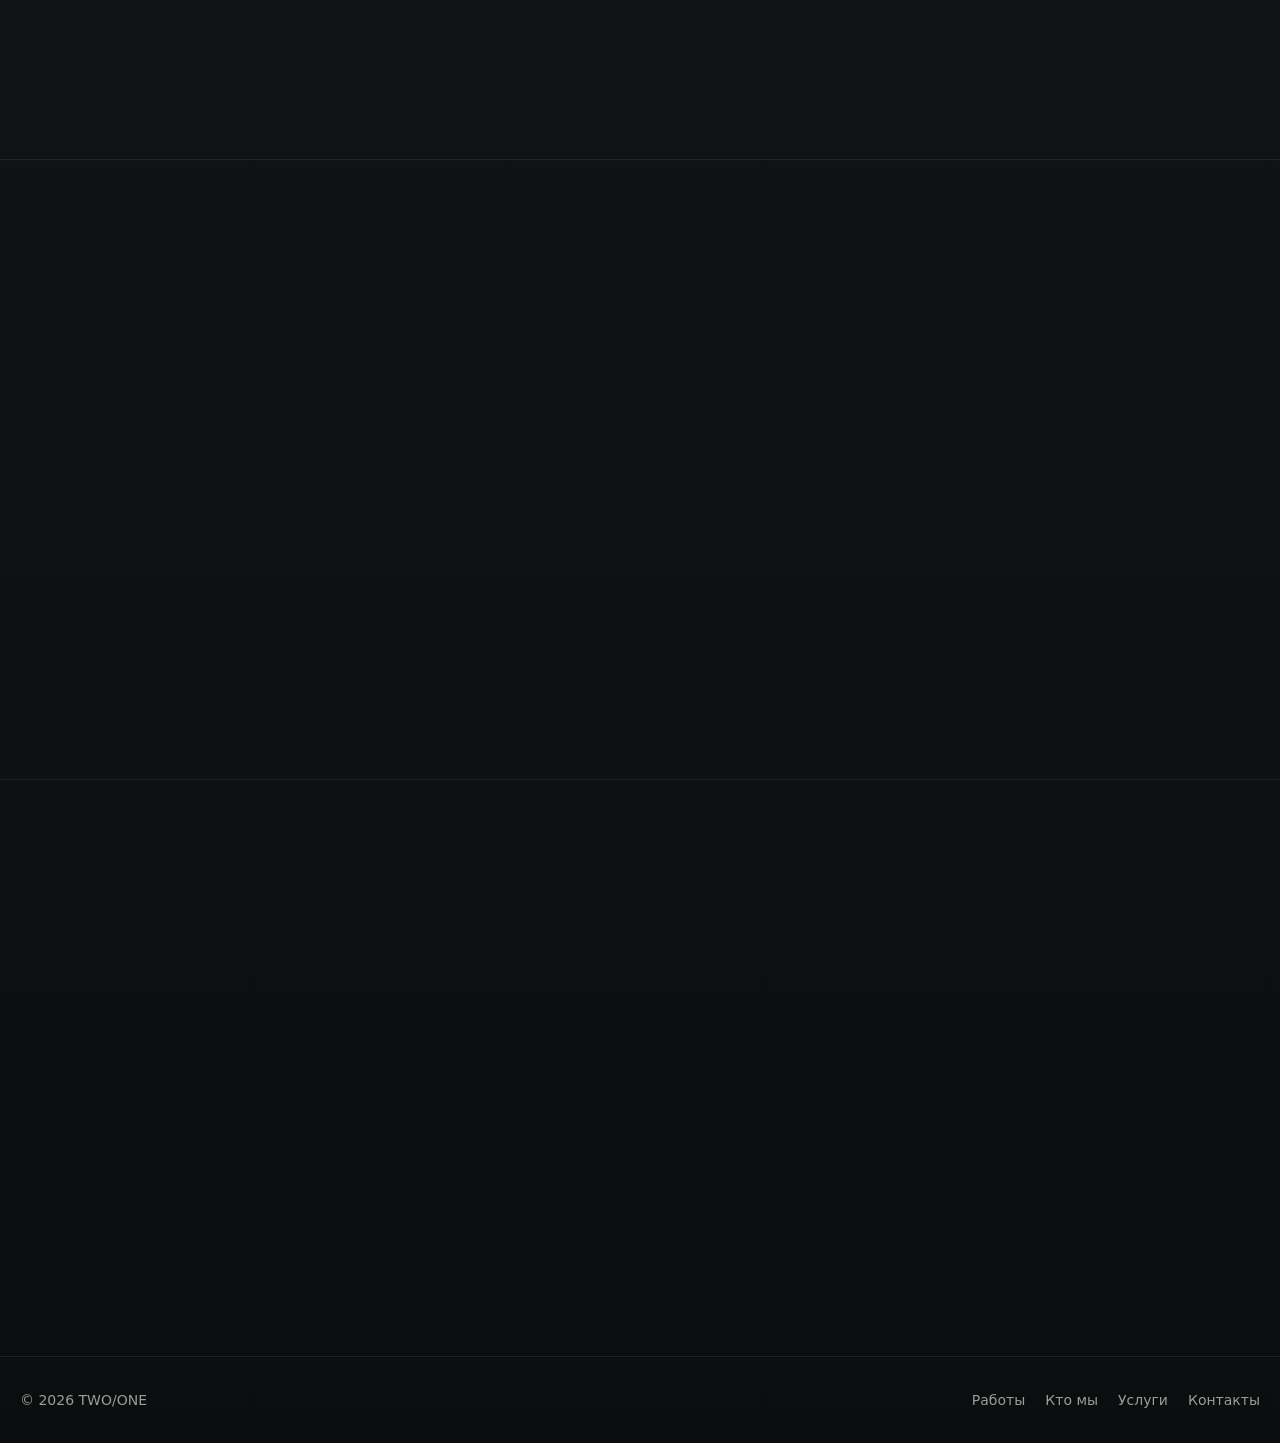
==== commit 8c70ee5b: "Add files via upload" ====
--- a/index.html
+++ b/index.html
@@ -3,25 +3,50 @@
 <head>
   <meta charset="UTF-8">
   <meta name="viewport" content="width=device-width, initial-scale=1, viewport-fit=cover">
-
-  <meta name="description" content="TWO/ONE — независимый дуэт дизайнера и разработчика. Делаем сайты от идеи до запуска.">
-  <meta name="theme-color" content="#111111">
+  <meta http-equiv="Content-Security-Policy" content="default-src 'self'; script-src 'self' 'sha256-Du+OJKJSbdUgz5nrHeWWINvez6XKDDU/tyj/5c2uvwo='; style-src 'self' https://fonts.googleapis.com; font-src https://fonts.gstatic.com; img-src 'self' data:; connect-src 'self' https://formspree.io; form-action https://formspree.io; base-uri 'self'; object-src 'none'">
 
   <title>TWO/ONE — Design × Development</title>
+  <meta name="description" content="TWO/ONE — независимый дуэт дизайнера и разработчика. Делаем сайты от идеи до запуска.">
+  <meta name="theme-color" content="#0c0d0e">
+  <meta name="color-scheme" content="dark">
 
-  <link rel="icon" href="data:,">
+  <meta property="og:type" content="website">
+  <meta property="og:locale" content="ru_RU">
+  <meta property="og:site_name" content="TWO/ONE">
+  <meta property="og:title" content="TWO/ONE — Design × Development">
+  <meta property="og:description" content="TWO/ONE — независимый дуэт дизайнера и разработчика. Делаем сайты от идеи до запуска.">
+  <meta property="og:image" content="og-cover.png">
+  <meta property="og:image:width" content="1200">
+  <meta property="og:image:height" content="630">
+  <meta name="twitter:card" content="summary_large_image">
+
+  <link rel="icon" href="img/favicon.svg" type="image/svg+xml">
+  <link rel="apple-touch-icon" href="apple-touch-icon.png">
   <link rel="preconnect" href="https://fonts.googleapis.com">
   <link rel="preconnect" href="https://fonts.gstatic.com" crossorigin>
+  <link href="https://fonts.googleapis.com/css2?family=Literata:wght@400&family=Onest:wght@400;500;600;700&display=swap" rel="stylesheet">
+  <link rel="stylesheet" href="style.css">
 
-  <link href="https://fonts.googleapis.com/css2?family=Alfa+Slab+One&family=JetBrains+Mono&family=Literata:wght@400;600&family=Onest:wght@400;500;700;800&family=Rubik+Mono+One&display=swap" rel="stylesheet">
-
-  <link rel="stylesheet" href="style.css">
+  <script>document.documentElement.classList.add('js')</script>
+  <script src="team.js" defer></script>
   <script src="script.js" defer></script>
 </head>
 
 <body>
+  <a class="skip-link" href="#main">Перейти к содержимому</a>
+
   <header class="header">
-    <a class="logo" href="#top">TWO/ONE</a>
+    <a class="logo" href="#top" aria-label="TWO/ONE — на главную">
+      <svg class="logo-mark" viewBox="0 0 30 20" aria-hidden="true" focusable="false">
+        <defs>
+          <clipPath id="logo-clip"><circle cx="20" cy="10" r="9.25"/></clipPath>
+        </defs>
+        <circle cx="10" cy="10" r="9.25" fill="#b6f500" clip-path="url(#logo-clip)"/>
+        <circle cx="10" cy="10" r="9.25" fill="none" stroke="#f3f4f1" stroke-width="1.4"/>
+        <circle cx="20" cy="10" r="9.25" fill="none" stroke="#f3f4f1" stroke-width="1.4"/>
+      </svg>
+      <span>TWO<span class="logo-slash">/</span>ONE</span>
+    </a>
 
     <nav class="nav" id="main-nav" aria-label="Основная навигация">
       <a href="works.html">Работы</a>
@@ -30,162 +55,142 @@
       <a href="#contact">Контакты</a>
     </nav>
 
-    <a class="icon-btn header-contact" href="#contact" aria-label="Написать нам">
-      <svg viewBox="0 0 24 24" fill="none" stroke="currentColor" stroke-width="2">
-        <path d="M5 19 19 5M8 5h11v11"/>
-      </svg>
-    </a>
+    <a class="btn btn--primary btn--sm header-cta" href="contact.html">Обсудить проект <svg viewBox="0 0 24 24" fill="none" stroke="currentColor" stroke-width="2" stroke-linecap="round" stroke-linejoin="round" aria-hidden="true"><path d="M5 19 19 5M8 5h11v11"/></svg></a>
 
-    <button
-      class="icon-btn menu-toggle"
-      type="button"
-      aria-label="Открыть меню"
-      aria-expanded="false"
-      aria-controls="main-nav"
-    >
-      <svg viewBox="0 0 24 24" fill="none" stroke="currentColor" stroke-width="2.5">
-        <path d="M4 7h16M4 12h16M4 17h16"/>
-      </svg>
+    <button class="menu-toggle" type="button" aria-label="Открыть меню" aria-expanded="false" aria-controls="main-nav">
+      <svg class="icon-open" viewBox="0 0 24 24" fill="none" stroke="currentColor" stroke-width="2.2" stroke-linecap="round" aria-hidden="true"><path d="M4 7h16M4 12h16M4 17h16"/></svg>
+      <svg class="icon-close" viewBox="0 0 24 24" fill="none" stroke="currentColor" stroke-width="2.2" stroke-linecap="round" aria-hidden="true"><path d="M6 6l12 12M18 6 6 18"/></svg>
     </button>
   </header>
 
-  <main>
-    <section class="hero" id="top">
-      <div class="eyebrow">Design × Development</div>
+  <main id="main">
+    <section class="hero" id="top" aria-labelledby="hero-title">
+      <div class="hero-copy">
+        <p class="hero-kicker">Design × Development</p>
+        <h1 id="hero-title">
+          Два взгляда.
+          <span>Один результат.</span>
+        </h1>
 
-      <h1>
-        Два взгляда.
-        <span>Один результат.</span>
-      </h1>
+        <p class="hero-lead">
+          Дизайнер и разработчик. Делаем сайты от идеи до запуска.
+        </p>
 
-      <div class="stage" aria-hidden="true">
-        <div class="orbit"></div>
-
-        <div class="window">
-          <div class="dots">
-            <i></i><i></i><i></i>
-          </div>
-
-          <div class="window-copy">
-            <p>Independent digital duo</p>
-            <b>Idea.</b>
-            <b>Creation.</b>
-          </div>
-
-          <div class="blob"></div>
+        <div class="hero-actions">
+          <a class="btn btn--primary" href="contact.html">Обсудить проект <svg viewBox="0 0 24 24" fill="none" stroke="currentColor" stroke-width="2" stroke-linecap="round" stroke-linejoin="round" aria-hidden="true"><path d="M5 19 19 5M8 5h11v11"/></svg></a>
+          <a class="btn" href="works.html">Смотреть работы</a>
         </div>
 
-        <div class="tags">
-          <span>Дизайн интерфейса</span>
-          <span>Frontend-разработка</span>
-          <span>От идеи до запуска</span>
-        </div>
+        <ul class="hero-tags">
+          <li>Дизайн интерфейса</li>
+          <li>Frontend-разработка</li>
+          <li>От идеи до запуска</li>
+        </ul>
+      </div>
+
+      <div class="duo" role="img" aria-label="Два круга — дизайн и разработка — пересекаются в одной области: готовый сайт">
+        <div class="duo-glow"></div>
+        <svg viewBox="0 0 620 384" aria-hidden="true" focusable="false">
+          <defs>
+            <clipPath id="duo-clip"><circle cx="428" cy="192" r="191"/></clipPath>
+            <linearGradient id="duo-lens-fill" x1="0" y1="0" x2="1" y2="1">
+              <stop offset="0" stop-color="#dcff7a"/>
+              <stop offset="1" stop-color="#b6f500"/>
+            </linearGradient>
+            <radialGradient id="duo-a-fill" cx="0.35" cy="0.3" r="0.9">
+              <stop offset="0" stop-color="#b6f500" stop-opacity="0.22"/>
+              <stop offset="1" stop-color="#b6f500" stop-opacity="0.02"/>
+            </radialGradient>
+            <radialGradient id="duo-b-fill" cx="0.65" cy="0.3" r="0.9">
+              <stop offset="0" stop-color="#ffffff" stop-opacity="0.10"/>
+              <stop offset="1" stop-color="#ffffff" stop-opacity="0.01"/>
+            </radialGradient>
+          </defs>
+          <circle class="duo-a" cx="192" cy="192" r="191" fill="url(#duo-a-fill)"/>
+          <circle class="duo-b" cx="428" cy="192" r="191" fill="url(#duo-b-fill)"/>
+          <circle class="duo-lens" cx="192" cy="192" r="191" fill="url(#duo-lens-fill)" clip-path="url(#duo-clip)"/>
+          <circle class="duo-ring duo-a" cx="192" cy="192" r="191"/>
+          <circle class="duo-ring duo-b" cx="428" cy="192" r="191"/>
+        </svg>
+        <span class="duo-label duo-label--a">Дизайн</span>
+        <span class="duo-label duo-label--ab">Сайт</span>
+        <span class="duo-label duo-label--b">Код</span>
       </div>
     </section>
 
+    <section class="about" id="about" aria-labelledby="about-title">
+      <div class="section-head reveal">
+        <h2 id="about-title">Команда проекта</h2>
+        <p class="section-lead">Дизайн, разработка и управление проектом — в одной команде.</p>
+      </div>
 
-    <section class="about" id="about">
-      <h2 class="reveal">О нас</h2>
-
-      <div class="people">
-        <article class="person reveal reveal-delay-1">
-          <h3>Микк</h3>
-          <p class="role">Designer · UI/UX · Art direction</p>
-          <p>
-            Продумываю структуру, визуальный стиль и пользовательский путь.
-            Моя задача — сделать сайт понятным, выразительным и запоминающимся.
-          </p>
-        </article>
-
-        <article class="person reveal reveal-delay-2">
-          <h3>Данон</h3>
-          <p class="role">Developer · Frontend · Interaction</p>
-          <p>
-            Превращаю дизайн в работающий сайт: адаптивная вёрстка,
-            анимации, интерактивность и внимание к каждой детали.
-          </p>
-        </article>
+      <!-- Карточки создаются скриптом team.js. Имена, ссылки и фото — в массиве teamMembers в начале этого файла. -->
+      <div class="team-grid" id="team-grid">
+        <noscript><p class="team-fallback">Включите JavaScript, чтобы увидеть команду проекта.</p></noscript>
       </div>
     </section>
 
-    <section class="process" id="process">
-      <h2 class="reveal">
-        От идеи<br>
-        до запуска.
-      </h2>
+    <section class="process" id="process" aria-labelledby="process-title">
+      <div class="section-head reveal">
+        <h2 id="process-title">От идеи<br>до запуска.</h2>
+      </div>
 
       <div class="steps">
         <article class="step reveal reveal-delay-1">
-          <small>01 / DESIGN</small>
+          <p class="step-index"><strong>01</strong> Design</p>
           <h3>Дизайн сайта</h3>
           <p>Исследование, структура, прототип и визуальная система интерфейса.</p>
         </article>
 
         <article class="step reveal reveal-delay-2">
-          <small>02 / DEVELOPMENT</small>
+          <p class="step-index"><strong>02</strong> Development</p>
           <h3>Разработка</h3>
           <p>Адаптивная вёрстка, интерактивные элементы, оптимизация и публикация.</p>
         </article>
 
         <article class="step reveal reveal-delay-3">
-          <small>03 / FULL CYCLE</small>
+          <p class="step-index"><strong>03</strong> Full cycle</p>
           <h3>Готовый сайт</h3>
           <p>Цельный процесс: от обсуждения задачи до готового сайта в интернете.</p>
         </article>
       </div>
     </section>
 
-    <section class="contact" id="contact">
-      <h2 class="reveal">
-        Есть идея?
-        <span>Давай соберём.</span>
-      </h2>
+    <section class="cta" id="contact" aria-labelledby="contact-title">
+      <div class="cta-card reveal">
+        <h2 id="contact-title">
+          Есть идея?
+          <span>Давай соберём.</span>
+        </h2>
 
-      <div class="panel reveal reveal-delay-1">
-        <p>
-          Расскажите в двух словах, что хотите создать.
-          Мы ответим, зададим нужные вопросы и обсудим следующие шаги.
-        </p>
+        <div class="cta-body">
+          <p>
+            Расскажите в двух словах, что хотите создать.
+            Мы ответим, зададим нужные вопросы и обсудим следующие шаги.
+          </p>
 
-        <!-- Замени ссылку на свой Telegram -->
-        <a
-          class="serif"
-          href="https://t.me/sematarygravema"
-          target="_blank"
-          rel="noopener noreferrer"
-        >
-          Telegram
-          <svg viewBox="0 0 24 24" fill="none" stroke="currentColor" stroke-width="1.5">
-            <path d="M5 19 19 5M8 5h11v11"/>
-          </svg>
-        </a>
-
-        <!-- Замени адрес на свою почту -->
-        <a href="contact.html">Обсудить проект
-          <svg viewBox="0 0 24 24" fill="none" stroke="currentColor" stroke-width="1.5">
-            <path d="M5 19 19 5M8 5h11v11"/>
-          </svg>
-        </a>
-
+          <div class="cta-actions">
+            <a class="btn btn--primary" href="contact.html">Обсудить проект <svg viewBox="0 0 24 24" fill="none" stroke="currentColor" stroke-width="2" stroke-linecap="round" stroke-linejoin="round" aria-hidden="true"><path d="M5 19 19 5M8 5h11v11"/></svg></a>
+            <a class="btn" href="t.me/andreewlqq" target="_blank" rel="noopener noreferrer">Telegram <svg viewBox="0 0 24 24" fill="none" stroke="currentColor" stroke-width="2" stroke-linecap="round" stroke-linejoin="round" aria-hidden="true"><path d="M5 19 19 5M8 5h11v11"/></svg><span class="visually-hidden">(откроется в новой вкладке)</span></a>
+          </div>
+        </div>
       </div>
     </section>
   </main>
 
   <footer class="footer">
-    © TWO/ONE
+    <p>© <span data-year>2026</span> TWO/ONE</p>
+    <nav class="footer-nav" aria-label="Навигация в подвале">
+      <a href="works.html">Работы</a>
+      <a href="#about">Кто мы</a>
+      <a href="#process">Услуги</a>
+      <a href="contact.html">Контакты</a>
+    </nav>
   </footer>
 
   <div class="dock">
-    <a class="dock-arrow" href="contact.html" aria-label="Обсудить проект">
-      <svg viewBox="0 0 24 24" fill="none" stroke="currentColor" stroke-width="2">
-        <path d="M5 19 19 5M8 5h11v11"/>
-      </svg>
-    </a>
-
-    <a class="dock-cta" href="contact.html">Обсудить проект</a>
+    <a class="btn btn--primary btn--sm" href="contact.html">Обсудить проект <svg viewBox="0 0 24 24" fill="none" stroke="currentColor" stroke-width="2" stroke-linecap="round" stroke-linejoin="round" aria-hidden="true"><path d="M5 19 19 5M8 5h11v11"/></svg></a>
     <a class="dock-link" href="#about">Кто мы</a>
   </div>
-
-  <div class="cursor-glow" aria-hidden="true"></div>
 </body>
-</html>
+</html>
--- a/style.css
+++ b/style.css
@@ -1,956 +1,1807 @@
-/* ===== TWO/ONE ===== */
-
-:root {
-  --bg: #111111;
-  --card: #2a2a2a;
-  --card-hi: #3a3a3a;
-  --line: rgba(255, 255, 255, .12);
-  --line-strong: rgba(255, 255, 255, .35);
-  --text: #ffffff;
-  --muted: #a0a0a0;
-  --gold: #d9b673;
-  --lime: #d0f24a;
-
-  --sans: "Onest", "Segoe UI", system-ui, sans-serif;
-  --serif: "Literata", Georgia, serif;
-  --mono: "JetBrains Mono", ui-monospace, monospace;
-  --display: "Alfa Slab One", Georgia, serif;
-
-  --pad: clamp(20px, 8vw, 120px);
-  --radius: 18px;
-  color-scheme: dark;
-}
-
-*, *::before, *::after { box-sizing: border-box; }
-
-html { scroll-behavior: smooth; scroll-padding-top: 90px; }
-
-body {
-  margin: 0;
-  padding-bottom: env(safe-area-inset-bottom, 0px);
-  font-family: var(--sans);
-  line-height: 1.5;
-  color: var(--text);
-  background: var(--bg);
-  overflow-x: hidden;
-  -webkit-font-smoothing: antialiased;
-  position: relative;
-}
-
-/* ---------- grain / noise overlay ---------- */
-
-body::before {
-  content: "";
-  position: fixed;
-  inset: 0;
-  pointer-events: none;
-  z-index: 9999;
-
-  background-image: url("data:image/svg+xml,%3Csvg xmlns='http://www.w3.org/2000/svg' viewBox='0 0 300 300'%3E%3Cfilter id='n'%3E%3CfeTurbulence type='fractalNoise' baseFrequency='0.9' numOctaves='2' stitchTiles='stitch'/%3E%3C/filter%3E%3Crect width='100%25' height='100%25' filter='url(%23n)' opacity='0.5'/%3E%3C/svg%3E");
-  background-repeat: repeat;
-  background-size: 220px 220px;
-
-  opacity: 0.35;
-  mix-blend-mode: overlay;
-}
-
-a { color: inherit; text-decoration: none; }
-:focus-visible { outline: 2px solid var(--lime); outline-offset: 3px; border-radius: 6px; }
-
-section { padding: 0 var(--pad); }
-
-h2 {
-  margin: 0 0 56px;
-  font-size: clamp(36px, 5vw, 58px);
-  line-height: 1.08;
-  font-weight: 700;
-  letter-spacing: -.025em;
-}
-
-/* ---------- header ---------- */
-
-.header {
-  position: relative;
-  display: flex;
-  align-items: center;
-  flex-wrap: wrap;
-  gap: 14px;
-  padding: calc(48px + env(safe-area-inset-top, 0px)) var(--pad) 0;
-}
-
-.logo {
-  margin-right: auto;
-  font-family: var(--display);
-  font-size: 28px;
-  letter-spacing: .5px;
-  color: var(--text);
-  text-decoration: none;
-  position: relative;
-  display: inline-block;
-  padding-bottom: 4px;
-
-  transition:
-    letter-spacing .35s cubic-bezier(.22, .61, .36, 1),
-    color .35s ease,
-    text-shadow .35s ease;
-}
-
-.logo::after {
-  content: "";
-  position: absolute;
-  left: 50%;
-  bottom: 0;
-  width: 0;
-  height: 2px;
-  background: var(--lime);
-  border-radius: 2px;
-  transform: translateX(-50%);
-  transition: width .35s cubic-bezier(.22, .61, .36, 1);
-}
-
-.logo:hover {
-  letter-spacing: 3px;
-  color: #fff;
-  text-shadow: 0 0 12px rgba(208, 242, 74, .55);
-}
-
-.logo:hover::after {
-  width: 100%;
-}
-
-.nav {
-  display: flex;
-  gap: 4px;
-  padding: 8px;
-  background: var(--card);
-  border: 1px solid var(--line);
-  border-radius: 12px;
-}
-
-.nav a {
-  padding: 8px 16px;
-  font-size: 16px;
-  color: #cfcfcf;
-  border-radius: 8px;
-  transition: background .2s, color .2s;
-}
-.nav a:hover { background: rgba(255, 255, 255, .09); color: #fff; }
-
-.icon-btn {
-  display: grid;
-  place-items: center;
-  width: 54px;
-  height: 50px;
-  padding: 0;
-  color: #fff;
-  background: var(--card);
-  border: 1px solid var(--line);
-  border-radius: 12px;
-  cursor: pointer;
-  transition: background .2s, color .2s, border-color .2s;
-}
-.icon-btn:hover { background: var(--lime); color: #151515; border-color: var(--lime); }
-.icon-btn svg { width: 24px; height: 24px; }
-
-.menu-toggle { display: none; }
-
-/* ---------- hero ---------- */
-
-.hero {
-  position: relative;
-  padding-top: 44px;
-  padding-bottom: 220px;
-}
-
-.eyebrow {
-  font-size: 17px;
-  color: #e8e8e8;
-  animation: fadeUp .9s ease-out both;
-}
-
-.hero h1 {
-  margin: 30px 0 0;
-  font-size: clamp(48px, 8.5vw, 96px);
-  line-height: 1.02;
-  font-weight: 800;
-  letter-spacing: -.03em;
-  animation: fadeUp 1s .1s ease-out both;
-}
-.hero h1 span {
-  display: block;
-  color: var(--gold);
-  animation: fadeUp 1s .25s ease-out both;
-}
-
-/* === STAGE === */
-.stage {
-  position: relative;
-  max-width: 1300px;
-  height: 620px;
-  margin-top: -30px;
-  margin-left: 220px;
-  animation: fadeUp 1.1s .35s ease-out both;
-}
-
-/* === ORBIT: толстый белый овал со свечением === */
-.orbit {
-  position: absolute;
-  left: 0;
-  top: 60px;
-  width: min(1150px, 100%);
-  height: 540px;                                     /* было 500 — выше */
-  border: 4px solid rgba(245, 245, 245, .95);
-  border-radius: 50% 48% 52% 50% / 56% 50% 50% 44%;
-  transform: rotate(-6deg);
-  animation: orbitPulse 12s ease-in-out infinite;
-  box-shadow:
-    0 0 24px rgba(255, 255, 255, .25),
-    inset 0 0 24px rgba(255, 255, 255, .06);
-  filter: drop-shadow(0 0 6px rgba(255, 255, 255, .35));
-}
-
-/* === WINDOW: опущено внутрь орбиты === */
-.window {
-  position: absolute;
-  left: 3%;
-  top: 110px;                                        /* было 60 — опущено внутрь овала */
-  width: min(960px, 95%);
-  height: 360px;
-  background: linear-gradient(145deg, #3a3a3a 0%, #232323 45%, #1a1a1a 100%);
-  border-radius: 46px 40px 40px 40px / 38px 40px 40px 40px;
-  box-shadow:
-    0 40px 70px rgba(0, 0, 0, .55),
-    0 0 80px rgba(208, 242, 74, .07),
-    inset 0 0 0 1px rgba(255, 255, 255, .14);
-  overflow: hidden;
-  will-change: transform;
-  transform-style: preserve-3d;
-  transform:
-    perspective(1400px)
-    rotateX(var(--rx, 0deg))
-    rotateY(var(--ry, 0deg))
-    rotate(-4deg)
-    translateY(var(--ty, 0px));
-  transition: transform .35s cubic-bezier(.22, .61, .36, 1);
-}
-
-.window::after {
-  content: "";
-  position: absolute; inset: 0;
-  background: linear-gradient(115deg, transparent 38%, rgba(255, 255, 255, .10) 50%, transparent 62%);
-  pointer-events: none;
-  transform: translateX(calc(var(--nx, 0) * 40px));
-  transition: transform .5s cubic-bezier(.22, .61, .36, 1);
-}
-
-.window::before {
-  content: "";
-  position: absolute; left: 0; right: 0; top: 64px;
-  height: 1px;
-  background: rgba(255, 255, 255, .5);
-}
-
-.dots { position: absolute; left: 36px; top: 24px; display: flex; gap: 9px; }
-.dots i {
-  width: 13px; height: 13px; border-radius: 50%; background: #e4e4e4;
-  animation: dotBlink 3.6s ease-in-out infinite;
-}
-.dots i:nth-child(2) { animation-delay: .25s; }
-.dots i:nth-child(3) { animation-delay: .5s; }
-
-.window-copy { position: absolute; left: 70px; top: 130px; z-index: 1; }
-.window-copy p {
-  margin: 0 0 22px;
-  font-family: var(--serif);
-  font-size: 21px;
-  color: var(--lime);
-  animation: fadeUp .9s .6s ease-out both;
-}
-.window-copy b {
-  display: block;
-  margin-bottom: 20px;
-  font-family: var(--display);
-  font-size: 36px;
-  font-weight: 400;
-  animation: fadeUp .9s .75s ease-out both;
-}
-.window-copy b:nth-of-type(2) { animation-delay: .9s; }
-
-.blob {
-  position: absolute;
-  right: 90px; top: 116px;
-  width: 400px; height: 210px;
-  overflow: hidden;
-  border-radius: 140px 140px 18px 18px / 210px 210px 18px 18px;
-  background: linear-gradient(160deg, var(--lime) 0 44%, #8a8a8a 45% 61%, #98ad34 62% 100%);
-  box-shadow: inset 0 -10px 24px rgba(0, 0, 0, .25);
-  animation: blobFloat 7s ease-in-out infinite;
-}
-.blob::after {
-  content: "";
-  position: absolute; left: 178px; top: -8px;
-  width: 185px; height: 185px;
-  border: 1.5px solid rgba(255, 255, 255, .6);
-  border-radius: 50%;
-  animation: spin 20s linear infinite;
-  transform-origin: center center;
-}
-
-/* === TAGS === */
-.tags {
-  position: absolute;
-  right: -220px;
-  bottom: 40px;
-  display: flex; flex-direction: column; gap: 14px;
-}
-.tags span {
-  width: max-content;
-  padding: 11px 13px;
-  font-size: 12px;
-  color: #e2e2e2;
-  background: rgba(23, 23, 23, .6);
-  border: 1px solid var(--line-strong);
-  animation: fadeUp .8s ease-out both;
-}
-.tags span:nth-child(1) { animation-delay: 1.05s; }
-.tags span:nth-child(2) { animation-delay: 1.2s; }
-.tags span:nth-child(3) { animation-delay: 1.35s; }
-
-/* === keyframes === */
-
-@keyframes blobFloat {
-  0%, 100% { transform: translateY(0) rotate(0deg); }
-  50%      { transform: translateY(6px) rotate(-1.5deg); }
-}
-
-@keyframes orbitPulse {
-  0%, 100% { transform: rotate(-6deg) scale(1); opacity: .9; }
-  50%      { transform: rotate(-6deg) scale(1.012); opacity: 1; }
-}
-
-@keyframes fadeUp {
-  from { opacity: 0; transform: translateY(18px); }
-  to   { opacity: 1; transform: translateY(0); }
-}
-
-@keyframes spin {
-  to { transform: rotate(360deg); }
-}
-
-@keyframes dotBlink {
-  0%, 100% { opacity: 1; }
-  50%      { opacity: .55; }
-}
-
-/* floating action bar */
-.dock {
-  position: fixed; z-index: 10;
-  left: 50%; bottom: 24px;
-  transform: translateX(-50%);
-  display: flex; align-items: center; gap: 8px;
-  padding: 10px 12px;
-  font-size: 13px;
-  background: rgba(54, 54, 54, .95);
-  border: 1px solid var(--line);
-  border-radius: 14px;
-  backdrop-filter: blur(10px);
-  -webkit-backdrop-filter: blur(10px);
-  box-shadow: 0 10px 30px rgba(0, 0, 0, 0.5);
-}
-.dock-arrow {
-  display: grid; place-items: center;
-  width: 36px; height: 36px;
-  color: #222; background: #ebebeb;
-  border-radius: 8px;
-  transition: background .2s;
-}
-.dock-arrow svg {
-  width: 16px;
-  height: 16px;
-  display: block;
-}
-.dock-cta {
-  padding: 9px 14px;
-  color: #222; background: #ebebeb;
-  border-radius: 8px;
-  font-weight: 500;
-  transition: background .2s;
-}
-.dock-arrow:hover, .dock-cta:hover { background: var(--lime); }
-.dock-link { padding: 0 8px; color: #ddd; transition: color .2s; }
-.dock-link:hover { color: var(--lime); }
-
-/* ---------- section frame ---------- */
-
-.works, .about, .process, .contact {
-  padding-top: 64px;
-  padding-bottom: 80px;
-  border-top: 1px solid var(--line);
-}
-
-/* ---------- works ---------- */
-
-.grid {
-  display: grid;
-  grid-template-columns: repeat(2, minmax(0, 1fr));
-  gap: 30px;
-  max-width: 1080px;
-  margin-inline: auto;
-  perspective: 1400px;
-}
-
-.card {
-  display: block;
-  min-height: 285px;
-  padding: 8px;
-  background: var(--card);
-  border: 1px solid var(--line-strong);
-  border-radius: var(--radius);
-  height: 340px;
-
-  position: relative;
-  transform-style: preserve-3d;
-
-  transform:
-    rotateX(var(--card-rx, 0deg))
-    rotateY(var(--card-ry, 0deg))
-    translateY(var(--card-ty, 0px));
-
-  transition:
-    transform .4s cubic-bezier(.22, .61, .36, 1),
-    border-color .25s,
-    box-shadow .25s;
-  will-change: transform;
-}
-
-a.card:hover {
-  border-color: var(--lime);
-  box-shadow: 0 22px 50px rgba(0, 0, 0, .55);
-}
-
-.card-empty {
-  background: var(--card);
-  border: 1px solid var(--line-strong);
-  min-height: 285px;
-}
-
-.card-shot {
-  display: grid;
-  place-items: center;
-  height: 260px;
-  padding: 16px;
-  font-family: "Rubik Mono One", var(--sans);
-  font-size: 30px;
-  line-height: 1;
-  text-align: center;
-  color: #111;
-  background: #fff;
-  border-radius: 13px;
-  overflow: hidden;
-  transform-style: preserve-3d;
-}
-
-.card-shot img {
-  max-width: 100%;
-  max-height: 100%;
-  width: auto;
-  height: auto;
-  object-fit: contain;
-  display: block;
-
-  transform: translate3d(
-    var(--card-inner-x, 0px),
-    var(--card-inner-y, 0px),
-    0
-  );
-  transition: transform .4s cubic-bezier(.22, .61, .36, 1);
-  will-change: transform;
-}
-
-.card h3 {
-  margin: 14px 12px 4px;
-  font-family: var(--display);
-  font-size: 14px;
-  font-weight: 400;
-}
-
-.card p {
-  margin: 0 12px 10px;
-  font-family: var(--mono);
-  font-size: 12px;
-  color: #8f8f8f;
-}
-
-/* ---------- about ---------- */
-
-.people {
-  display: grid;
-  grid-template-columns: repeat(2, minmax(0, 1fr));
-  gap: 48px;
-  max-width: 1000px;
-  margin-inline: auto;
-}
-
-.person {
-  padding: 28px 26px;
-  background: var(--card);
-  border: 1px solid var(--line-strong);
-  border-radius: var(--radius);
-}
-
-.person h3 { margin: 0 0 8px; font-size: 22px; }
-
-.person .role {
-  margin: 0 0 10px;
-  font-family: var(--serif);
-  font-size: 17px;
-  color: var(--gold);
-}
-
-.person p:last-child {
-  margin: 0;
-  font-size: 14px;
-  color: var(--muted);
-  max-width: 44ch;
-}
-
-/* ---------- process ---------- */
-
-.steps {
-  display: grid;
-  grid-template-columns: repeat(3, minmax(0, 1fr));
-  border-top: 1px solid var(--line-strong);
-}
-.step {
-  padding: 22px 24px 64px;
-  border-left: 1px solid var(--line-strong);
-}
-.step:first-child { padding-left: 0; border-left: 0; }
-.step small { font-family: var(--serif); font-size: 15px; color: var(--gold); }
-.step h3 { margin: 34px 0 10px; font-size: 26px; font-weight: 700; letter-spacing: -.01em; }
-.step p { margin: 0; max-width: 34ch; font-size: 14px; color: var(--muted); }
-
-/* ---------- contact ---------- */
-
-.contact {
-  display: grid;
-  grid-template-columns: 1.2fr 1fr;
-  gap: 40px;
-  align-items: center;
-}
-.contact h2 {
-  margin: 0;
-  font-size: clamp(44px, 6vw, 76px);
-  line-height: 1.12;
-  font-weight: 800;
-}
-.contact h2 span { display: block; color: var(--gold); }
-
-.panel {
-  max-width: 440px;
-  padding: 26px 24px;
-  background: linear-gradient(#383838, #252525);
-  border: 1px solid var(--line-strong);
-  border-radius: 28px;
-  box-shadow: 0 30px 60px rgba(0, 0, 0, .4);
-}
-.panel p { margin: 0 0 18px; font-size: 12px; color: var(--muted); }
-.panel a {
-  display: flex; align-items: center; justify-content: space-between;
-  margin-top: 14px;
-  padding: 18px 18px;
-  font-size: 17px;
-  background: var(--card-hi);
-  border-radius: 11px;
-  transition: background .2s, color .2s;
-}
-.panel a:hover { background: var(--lime); color: #151515; }
-.panel a.serif { font-family: var(--serif); }
-.panel svg { width: 20px; height: 20px; }
-
-.footer {
-  padding: 30px var(--pad) 120px;
-  font-size: 13px;
-  color: #7a7a7a;
-  border-top: 1px solid var(--line);
-}
-
-/* ---------- cursor glow ---------- */
-
-.cursor-glow {
-  position: fixed;
-  top: 0;
-  left: 0;
-  width: 140px;
-  height: 140px;
-  margin-left: -70px;
-  margin-top: -70px;
-  pointer-events: none;
-  z-index: 2147483647;
-  border-radius: 50%;
-  background: radial-gradient(
-    circle at center,
-    rgba(208, 242, 74, .013) 0%,
-    rgba(208, 242, 74, .006) 40%,
-    transparent 70%
-  );
-  transform: translate3d(var(--gx, -999px), var(--gy, -999px), 0);
-  transition: opacity .3s ease;
-  opacity: 0;
-  will-change: transform;
-}
-
-.cursor-glow.is-active {
-  opacity: 1;
-}
-
-/* ---------- scroll reveal ---------- */
-
-.reveal {
-  opacity: 0;
-  transform: translateY(32px);
-  transition:
-    opacity .8s cubic-bezier(.22, .61, .36, 1),
-    transform .8s cubic-bezier(.22, .61, .36, 1);
-  will-change: opacity, transform;
-}
-
-.reveal.is-visible {
-  opacity: 1;
-  transform: translateY(0);
-}
-
-.reveal-delay-1 { transition-delay: .10s; }
-.reveal-delay-2 { transition-delay: .20s; }
-.reveal-delay-3 { transition-delay: .30s; }
-.reveal-delay-4 { transition-delay: .40s; }
-
-/* ---------- mobile ---------- */
-
-@media (max-width: 900px) {
-  .header-contact { display: none; }
-  .menu-toggle { display: grid; }
-
-  .nav {
-    position: absolute;
-    top: calc(100% + 10px);
-    left: var(--pad);
-    right: var(--pad);
-    flex-direction: column;
-    padding: 12px;
-    background: rgba(42, 42, 42, .96);
-    backdrop-filter: blur(10px);
-    -webkit-backdrop-filter: blur(10px);
-    border: 1px solid var(--line);
-    border-radius: 14px;
-    opacity: 0;
-    visibility: hidden;
-    transform: translateY(-8px);
-    transition:
-      opacity .25s ease,
-      transform .25s ease,
-      visibility .25s;
-    z-index: 20;
-  }
-
-  .nav.is-open {
-    opacity: 1;
-    visibility: visible;
-    transform: translateY(0);
-  }
-
-  .nav a {
-    padding: 12px 16px;
-    font-size: 17px;
-    border-radius: 10px;
-  }
-
-  .stage {
-    height: 460px;
-    margin-left: 0;
-    margin-top: 20px;
-  }
-  .orbit {
-    left: 0;
-    height: 380px;                                   /* было 320 — выше для овала */
-    top: 40px;
-  }
-  .window {
-    left: 0;
-    top: 90px;                                       /* было без top — теперь внутри овала */
-    width: 100%;
-    height: 250px;                                   /* было 270 — чуть ниже, чтобы влезло */
-  }
-
-  /* Текст в окне */
-  .window-copy {
-    left: 24px;
-    right: 24px;
-    top: 70px;
-  }
-  .window-copy p {
-    font-size: 14px;
-    margin-bottom: 12px;
-    line-height: 1.2;
-    white-space: nowrap;
-  }
-  .window-copy b {
-    font-size: 22px;
-    margin-bottom: 12px;
-  }
-
-  /* Blob: меньше, правее, ниже */
-  .blob {
-    right: 10px;
-    top: 120px;
-    width: 160px;
-    height: 100px;
-  }
-  .blob::after { display: none; }
-  .tags { display: none; }
-
-  .grid, .people, .steps, .contact { grid-template-columns: 1fr; }
-  .grid { gap: 22px; }
-  .people { gap: 20px; }
-  .step { padding-left: 0; border-left: 0; border-top: 1px solid var(--line-strong); }
-  .step:first-child { border-top: 0; }
-
-  .dock {
-    bottom: 12px;
-    width: calc(100% - 32px);
-    justify-content: center;
-  }
-
-  body::before { opacity: 0.25; }
-}
-
-/* ---------- prefers-reduced-motion ---------- */
-
-@media (prefers-reduced-motion: reduce) {
-  html { scroll-behavior: auto; }
-
-  .blob,
-  .orbit,
-  .blob::after,
-  .dots i { animation: none; }
-
-  .eyebrow,
-  .hero h1,
-  .hero h1 span,
-  .stage,
-  .window-copy p,
-  .window-copy b,
-  .tags span { animation: none; }
-
-  .cursor-glow { display: none; }
-
-  .reveal {
-    opacity: 1;
-    transform: none;
-    transition: none;
-  }
-
-  * { transition: none !important; }
-}
-
-@media (hover: none) {
-  .cursor-glow { display: none; }
-}
-
-/* ============================================================
-   CONTACT PAGE
-   ============================================================ */
-
-.contact-page {
-  min-height: 100vh;
-  display: flex;
-  flex-direction: column;
-}
-
-.contact-main {
-  flex: 1;
-  padding: 40px var(--pad) 120px;
-}
-
-.contact-hero {
-  max-width: 900px;
-  margin: 0 auto;
-}
-
-.contact-hero .eyebrow {
-  font-family: var(--mono);
-  font-size: 13px;
-  letter-spacing: .12em;
-  text-transform: uppercase;
-  color: var(--lime);
-  margin-bottom: 26px;
-}
-
-.contact-hero h1 {
-  margin: 0 0 26px;
-  font-size: clamp(44px, 7vw, 84px);
-  line-height: 1.02;
-  font-weight: 800;
-  letter-spacing: -.03em;
-}
-
-.contact-hero h1 span {
-  display: block;
-  color: var(--gold);
-}
-
-.contact-intro {
-  max-width: 56ch;
-  margin: 0 0 56px;
-  font-family: var(--serif);
-  font-size: 18px;
-  line-height: 1.55;
-  color: var(--muted);
-}
-
-/* -------- form -------- */
-
-.contact-form {
-  display: grid;
-  gap: 20px;
-  max-width: 720px;
-}
-
-.form-row {
-  display: grid;
-  grid-template-columns: 1fr 1fr;
-  gap: 20px;
-}
-
-.field {
-  display: grid;
-  gap: 8px;
-}
-
-.field > span {
-  font-family: var(--mono);
-  font-size: 12px;
-  letter-spacing: .06em;
-  text-transform: uppercase;
-  color: #b8b8b8;
-}
-
-.field > span em {
-  font-style: normal;
-  text-transform: none;
-  letter-spacing: 0;
-  color: #7a7a7a;
-  font-family: var(--sans);
-  font-size: 11px;
-}
-
-.field input,
-.field select,
-.field textarea {
-  width: 100%;
-  padding: 15px 16px;
-  font-family: var(--sans);
-  font-size: 15px;
-  line-height: 1.4;
-  color: var(--text);
-  background: rgba(20, 20, 20, .65);
-  border: 1px solid var(--line-strong);
-  border-radius: 12px;
-  outline: none;
-  transition: border-color .2s ease, background .2s ease, box-shadow .2s ease;
-  -webkit-appearance: none;
-  appearance: none;
-}
-
-.field textarea {
-  resize: vertical;
-  min-height: 140px;
-}
-
-.field input::placeholder,
-.field textarea::placeholder {
-  color: #6a6a6a;
-}
-
-.field input:focus,
-.field select:focus,
-.field textarea:focus {
-  border-color: var(--lime);
-  background: rgba(20, 20, 20, .95);
-  box-shadow: 0 0 0 3px rgba(208, 242, 74, .12);
-}
-
-.field select {
-  background-image: url("data:image/svg+xml,%3Csvg xmlns='http://www.w3.org/2000/svg' viewBox='0 0 24 24' fill='none' stroke='%23a0a0a0' stroke-width='2' stroke-linecap='round' stroke-linejoin='round'%3E%3Cpath d='M6 9l6 6 6-6'/%3E%3C/svg%3E");
-  background-repeat: no-repeat;
-  background-position: right 16px center;
-  background-size: 18px 18px;
-  padding-right: 44px;
-  cursor: pointer;
-}
-
-.field select option {
-  background: #1a1a1a;
-  color: var(--text);
-}
-
-/* -------- actions -------- */
-
-.form-actions {
-  display: flex;
-  align-items: center;
-  gap: 24px;
-  margin-top: 12px;
-  flex-wrap: wrap;
-}
-
-.submit-btn {
-  display: inline-flex;
-  align-items: center;
-  gap: 10px;
-  padding: 16px 26px;
-  font-family: var(--sans);
-  font-size: 16px;
-  font-weight: 600;
-  color: #111;
-  background: var(--lime);
-  border: 0;
-  border-radius: 12px;
-  cursor: pointer;
-  transition: filter .2s ease, transform .2s ease;
-}
-
-.submit-btn:hover { filter: brightness(.92); }
-.submit-btn:active { transform: translateY(1px); }
-
-.submit-btn svg {
-  width: 18px;
-  height: 18px;
-}
-
-.form-note {
-  margin: 0;
-  font-family: var(--mono);
-  font-size: 12px;
-  color: var(--muted);
-}
-
-.form-note a {
-  color: var(--gold);
-  border-bottom: 1px solid transparent;
-  transition: border-color .2s ease;
-}
-.form-note a:hover { border-color: var(--gold); }
-
-/* -------- mobile (contact page) -------- */
-
-@media (max-width: 720px) {
-  .contact-main { padding: 20px var(--pad) 100px; }
-
-  .form-row { grid-template-columns: 1fr; gap: 20px; }
-
-  .contact-intro { font-size: 16px; margin-bottom: 40px; }
-
-  .form-actions { flex-direction: column; align-items: flex-start; gap: 16px; }
-  .submit-btn { width: 100%; justify-content: center; }
-}
+/* ============================================================
+   TWO/ONE — design system
+   Концепция: два круга (дизайн и код) пересекаются в одной
+   области — готовый сайт. Палитра: графит + лайм.
+
+   Структура файла:
+   1. Токены
+   2. Базовые стили
+   3. Шапка и навигация
+   4. Кнопки
+   5. Главная: hero
+   6. Заголовки секций
+   7. Команда
+   8. Процесс
+   9. Блок «Есть идея?»
+   10. Футер и мобильный док
+   11. Страница «Работы»
+   12. Страница «Контакты» (форма)
+   13. Появление при прокрутке и анимации
+   14. Адаптивность (+ 14.1 платформы и браузеры)
+   15. prefers-reduced-motion
+   ============================================================ */
+
+/* ---------- 1. Токены ---------- */
+
+:root {
+  /* Цвет: графит + лайм */
+  --bg: #0c0d0e;
+  --bg-2: #111214;
+  --surface: #151618;
+  --surface-2: #1c1e20;
+  --line: rgba(255, 255, 255, 0.08);
+  --line-strong: rgba(255, 255, 255, 0.18);
+  --text: #f3f4f1;
+  --muted: #9a9d98;
+  --lime-soft: #dcff7a;
+  --lime: #b6f500;
+  --lime-deep: #8fc400;
+  --ink: #0c0d0e;
+  --danger: #ff8a98;
+  --danger-bg: rgba(255, 90, 110, 0.12);
+
+  /* Типографика */
+  --sans: "Onest", "Inter", "Segoe UI", system-ui, sans-serif;
+  --serif: "Literata", Georgia, "Times New Roman", serif;
+
+  /* Сетка и радиусы (отступы учитывают вырез экрана в ландшафте) */
+  --max: 1240px;
+  --gutter: max(
+    20px,
+    calc((100% - var(--max)) / 2),
+    env(safe-area-inset-left, 0px),
+    env(safe-area-inset-right, 0px)
+  );
+  --radius-sm: 10px;
+  --radius-md: 14px;
+  --radius-lg: 24px;
+
+  /* Анимация */
+  --ease: cubic-bezier(0.22, 0.61, 0.36, 1);
+
+  /* Тени */
+  --shadow-card: 0 24px 60px -28px rgba(0, 0, 0, 0.9);
+  --shadow-glow: 0 24px 70px -24px rgba(182, 245, 0, 0.45);
+
+  color-scheme: dark;
+}
+
+/* ---------- 2. Базовые стили ---------- */
+
+*,
+*::before,
+*::after {
+  box-sizing: border-box;
+}
+
+html {
+  scroll-padding-top: 96px;
+  -webkit-text-size-adjust: 100%;
+  text-size-adjust: 100%;
+}
+
+body {
+  position: relative;
+  margin: 0;
+  font-family: var(--sans);
+  font-size: 16px;
+  line-height: 1.6;
+  color: var(--text);
+  background-color: var(--bg);
+  background-image:
+    radial-gradient(
+      ellipse 55% 460px at 100% -80px,
+      rgba(182, 245, 0, 0.16),
+      transparent 70%
+    ),
+    linear-gradient(180deg, var(--bg) 0%, var(--bg-2) 55%, var(--bg) 100%);
+  background-repeat: no-repeat;
+  overflow-x: hidden;
+  overflow-x: clip;
+  -webkit-font-smoothing: antialiased;
+  -moz-osx-font-smoothing: grayscale;
+}
+
+a {
+  color: inherit;
+  text-decoration: none;
+}
+
+img,
+svg {
+  display: block;
+  max-width: 100%;
+}
+
+h1,
+h2,
+h3,
+p {
+  margin: 0;
+}
+
+h1,
+h2,
+h3 {
+  letter-spacing: -0.03em;
+  text-wrap: balance;
+}
+
+p {
+  text-wrap: pretty;
+}
+
+ul {
+  margin: 0;
+  padding: 0;
+  list-style: none;
+}
+
+/* Атрибут hidden не должен перебиваться display у компонентов */
+[hidden] {
+  display: none !important;
+}
+
+::selection {
+  color: var(--ink);
+  background: var(--lime-soft);
+}
+
+:focus-visible {
+  outline: 2px solid var(--lime-soft);
+  outline-offset: 3px;
+  border-radius: 6px;
+}
+
+section {
+  padding-inline: var(--gutter);
+}
+
+.visually-hidden {
+  position: absolute;
+  width: 1px;
+  height: 1px;
+  margin: -1px;
+  padding: 0;
+  overflow: hidden;
+  white-space: nowrap;
+  border: 0;
+  clip-path: inset(50%);
+}
+
+.skip-link {
+  position: fixed;
+  top: 12px;
+  left: 12px;
+  z-index: 100;
+  padding: 10px 16px;
+  font-weight: 600;
+  color: var(--ink);
+  background: var(--lime-soft);
+  border-radius: var(--radius-sm);
+  transform: translateY(-160%);
+  transition: transform 0.2s var(--ease);
+}
+
+.skip-link:focus-visible {
+  transform: translateY(0);
+}
+
+.scroll-sentinel {
+  position: absolute;
+  top: 0;
+  left: 0;
+  width: 1px;
+  height: 8px;
+  pointer-events: none;
+}
+
+/* ---------- 3. Шапка и навигация ---------- */
+
+.header {
+  position: sticky;
+  top: 0;
+  z-index: 50;
+  display: flex;
+  align-items: center;
+  gap: 12px;
+  padding: calc(14px + env(safe-area-inset-top, 0px)) var(--gutter) 14px;
+  background: transparent;
+  border-bottom: 1px solid transparent;
+  transition:
+    background 0.3s var(--ease),
+    border-color 0.3s var(--ease);
+  view-transition-name: site-header;
+}
+
+.header.is-scrolled {
+  background: rgba(12, 13, 14, 0.82);
+  border-bottom-color: var(--line);
+  -webkit-backdrop-filter: blur(16px) saturate(140%);
+  backdrop-filter: blur(16px) saturate(140%);
+}
+
+/* Без JS шапка не получит .is-scrolled — даём ей фон сразу */
+html:not(.js) .header {
+  background: rgba(12, 13, 14, 0.9);
+}
+
+.logo {
+  display: inline-flex;
+  align-items: center;
+  gap: 10px;
+  margin-right: auto;
+  font-size: 20px;
+  font-weight: 700;
+  line-height: 1;
+  letter-spacing: 0.01em;
+  color: var(--text);
+}
+
+.logo-mark {
+  width: 30px;
+  height: 20px;
+  flex: none;
+}
+
+.logo-slash {
+  margin-inline: 1px;
+  color: var(--lime);
+}
+
+.nav {
+  display: flex;
+  gap: 4px;
+}
+
+.nav a {
+  padding: 9px 14px;
+  font-size: 15px;
+  color: var(--muted);
+  border-radius: 999px;
+  transition:
+    color 0.2s var(--ease),
+    background 0.2s var(--ease);
+}
+
+@media (hover: hover) {
+  .nav a:hover {
+    color: var(--text);
+    background: rgba(255, 255, 255, 0.08);
+  }
+}
+
+.nav a[aria-current] {
+  color: var(--lime-soft);
+  background: rgba(182, 245, 0, 0.12);
+}
+
+.menu-toggle {
+  display: none;
+  place-items: center;
+  width: 44px;
+  height: 44px;
+  padding: 0;
+  color: var(--text);
+  background: rgba(255, 255, 255, 0.1);
+  border: 1px solid var(--line);
+  border-radius: 12px;
+  cursor: pointer;
+  transition: background 0.2s var(--ease);
+}
+
+@media (hover: hover) {
+  .menu-toggle:hover {
+    background: rgba(255, 255, 255, 0.18);
+  }
+}
+
+.menu-toggle svg {
+  width: 20px;
+  height: 20px;
+}
+
+.menu-toggle .icon-close {
+  display: none;
+}
+
+.menu-toggle[aria-expanded="true"] .icon-open {
+  display: none;
+}
+
+.menu-toggle[aria-expanded="true"] .icon-close {
+  display: block;
+}
+
+/* ---------- 4. Кнопки ---------- */
+
+.btn {
+  position: relative;
+  display: inline-flex;
+  align-items: center;
+  justify-content: center;
+  gap: 10px;
+  padding: 15px 26px;
+  overflow: hidden;
+  font-family: inherit;
+  font-size: 16px;
+  font-weight: 600;
+  line-height: 1.2;
+  color: var(--text);
+  white-space: nowrap;
+  background: rgba(255, 255, 255, 0.08);
+  border: 1px solid var(--line-strong);
+  border-radius: 999px;
+  cursor: pointer;
+  transition:
+    transform 0.25s var(--ease),
+    background 0.25s var(--ease),
+    border-color 0.25s var(--ease),
+    box-shadow 0.25s var(--ease);
+}
+
+@media (hover: hover) {
+  .btn:hover {
+    background: rgba(255, 255, 255, 0.16);
+    border-color: rgba(220, 255, 122, 0.5);
+    transform: translateY(-2px);
+  }
+}
+
+.btn:active {
+  transform: translateY(0) scale(0.98);
+}
+
+.btn svg {
+  width: 18px;
+  height: 18px;
+  flex: none;
+  transition: transform 0.25s var(--ease);
+}
+
+@media (hover: hover) {
+  .btn:hover svg {
+    transform: translate(2px, -2px);
+  }
+}
+
+.btn--primary {
+  color: var(--ink);
+  background: linear-gradient(135deg, #cbff3d 0%, #a8e600 100%);
+  border-color: transparent;
+  box-shadow:
+    0 10px 30px -10px rgba(182, 245, 0, 0.7),
+    inset 0 1px 0 rgba(255, 255, 255, 0.6);
+}
+
+.btn--primary::after {
+  content: "";
+  position: absolute;
+  top: 0;
+  right: 0;
+  bottom: 0;
+  left: 0;
+  background: linear-gradient(
+    105deg,
+    transparent 30%,
+    rgba(255, 255, 255, 0.55) 50%,
+    transparent 70%
+  );
+  transform: translateX(-120%);
+  transition: transform 0.7s var(--ease);
+}
+
+@media (hover: hover) {
+  .btn--primary:hover {
+    background: linear-gradient(135deg, #d9ff6b 0%, #b6f500 100%);
+    border-color: transparent;
+    box-shadow:
+      0 16px 40px -10px rgba(182, 245, 0, 0.85),
+      inset 0 1px 0 rgba(255, 255, 255, 0.7);
+  }
+}
+
+@media (hover: hover) {
+  .btn--primary:hover::after {
+    transform: translateX(120%);
+  }
+}
+
+.btn--sm {
+  padding: 10px 18px;
+  font-size: 15px;
+}
+
+.btn[aria-disabled="true"],
+.btn:disabled {
+  cursor: not-allowed;
+  opacity: 0.5;
+  pointer-events: none;
+}
+
+/* ---------- 5. Главная: hero ---------- */
+
+.hero {
+  position: relative;
+  display: grid;
+  grid-template-columns: minmax(0, 1.2fr) minmax(0, 1fr);
+  align-items: center;
+  gap: clamp(32px, 5vw, 80px);
+  padding-top: clamp(56px, 9vw, 120px);
+  padding-bottom: clamp(72px, 10vw, 140px);
+  overflow: hidden;
+  overflow: clip;
+  isolation: isolate;
+}
+
+/* Тонкая сетка, растворяющаяся к краям */
+.hero::before {
+  content: "";
+  position: absolute;
+  top: 0;
+  right: 0;
+  bottom: 0;
+  left: 0;
+  z-index: -1;
+  background-image:
+    linear-gradient(var(--line) 1px, transparent 1px),
+    linear-gradient(90deg, var(--line) 1px, transparent 1px);
+  background-size: 72px 72px;
+  -webkit-mask-image: radial-gradient(
+    ellipse 70% 65% at 60% 40%,
+    #000 0%,
+    transparent 75%
+  );
+  mask-image: radial-gradient(
+    ellipse 70% 65% at 60% 40%,
+    #000 0%,
+    transparent 75%
+  );
+  opacity: 0.45;
+}
+
+.hero-kicker {
+  margin-bottom: 24px;
+  font-size: 13px;
+  font-weight: 600;
+  letter-spacing: 0.16em;
+  text-transform: uppercase;
+  color: var(--lime);
+}
+
+.hero h1 {
+  font-size: clamp(42px, 5.6vw, 88px);
+  font-weight: 700;
+  line-height: 1;
+  letter-spacing: -0.04em;
+}
+
+.hero h1 span {
+  display: block;
+  color: transparent;
+  background: linear-gradient(95deg, var(--lime-soft) 0%, var(--lime) 100%);
+  -webkit-background-clip: text;
+  background-clip: text;
+}
+
+.hero-lead {
+  max-width: 34ch;
+  margin-top: 32px;
+  font-family: var(--serif);
+  font-size: clamp(18px, 1.6vw, 21px);
+  line-height: 1.65;
+  color: var(--text);
+}
+
+.hero-actions {
+  display: flex;
+  flex-wrap: wrap;
+  gap: 12px;
+  margin-top: 36px;
+}
+
+.hero-tags {
+  display: flex;
+  flex-wrap: wrap;
+  gap: 10px;
+  margin-top: 40px;
+}
+
+.hero-tags li {
+  padding: 7px 14px;
+  font-size: 14px;
+  color: var(--text);
+  border: 1px solid rgba(182, 245, 0, 0.55);
+  border-radius: 999px;
+}
+
+/* Главный образ: два круга → одно пересечение */
+
+.duo {
+  position: relative;
+  justify-self: end;
+  width: 100%;
+  max-width: 580px;
+  aspect-ratio: 620 / 384;
+  container-type: inline-size;
+}
+
+.duo-glow {
+  position: absolute;
+  top: 50%;
+  left: 50%;
+  width: 70%;
+  aspect-ratio: 1;
+  background: radial-gradient(
+    circle,
+    rgba(182, 245, 0, 0.55) 0%,
+    rgba(182, 245, 0, 0.18) 45%,
+    transparent 70%
+  );
+  transform: translate(-50%, -50%);
+  pointer-events: none;
+  animation: breathe 7s ease-in-out 1.6s infinite alternate;
+}
+
+.duo svg {
+  position: relative;
+  width: 100%;
+  height: 100%;
+  overflow: visible;
+}
+
+.duo-ring {
+  fill: none;
+  stroke: var(--lime-soft);
+  stroke-width: 1.5;
+  vector-effect: non-scaling-stroke;
+}
+
+.duo-a,
+.duo-b {
+  transform-box: fill-box;
+  transform-origin: center;
+}
+
+/* Линза масштабируется вокруг собственного центра (в координатах viewBox) */
+.duo-lens {
+  transform-box: view-box;
+  transform-origin: 310px 192px;
+}
+
+.duo-a {
+  animation: duoA 1.2s var(--ease) both;
+}
+
+.duo-b {
+  animation: duoB 1.2s var(--ease) both;
+}
+
+.duo-lens {
+  animation: duoLens 0.8s var(--ease) 0.9s both;
+}
+
+.duo-label {
+  position: absolute;
+  top: 50%;
+  font-size: clamp(11px, 2.6vw, 20px);
+  font-size: clamp(11px, 3.2cqi, 20px);
+  font-weight: 600;
+  white-space: nowrap;
+  transform: translate(-50%, -50%);
+  animation: fadeIn 0.8s var(--ease) 1.1s both;
+}
+
+.duo-label--a {
+  left: 19%;
+}
+
+.duo-label--ab {
+  left: 50%;
+  color: var(--ink);
+}
+
+.duo-label--b {
+  left: 81%;
+}
+
+/* ---------- 6. Заголовки секций ---------- */
+
+.about,
+.process,
+.cta,
+.works {
+  padding-top: clamp(64px, 9vw, 120px);
+  padding-bottom: clamp(64px, 9vw, 120px);
+}
+
+.about,
+.process {
+  border-top: 1px solid var(--line);
+}
+
+.section-head {
+  max-width: 760px;
+  margin-bottom: clamp(40px, 6vw, 72px);
+}
+
+h2 {
+  font-size: clamp(32px, 4.4vw, 58px);
+  font-weight: 700;
+  line-height: 1.05;
+}
+
+.section-lead {
+  max-width: 52ch;
+  margin-top: 20px;
+  font-family: var(--serif);
+  font-size: 18px;
+  color: var(--muted);
+}
+
+/* ---------- 7. Команда ---------- */
+
+.team-grid {
+  display: grid;
+  grid-template-columns: repeat(3, minmax(0, 1fr));
+  gap: 20px;
+}
+
+.team-fallback {
+  grid-column: 1 / -1;
+  color: var(--muted);
+}
+
+/* Карточка: тонкая градиентная рамка + подсветка за курсором */
+.card-surface {
+  position: relative;
+  isolation: isolate;
+  background:
+    linear-gradient(var(--surface), var(--surface)) padding-box,
+    linear-gradient(
+        145deg,
+        rgba(255, 255, 255, 0.22),
+        rgba(182, 245, 0, 0.06) 40%,
+        rgba(255, 255, 255, 0.08)
+      )
+      border-box;
+  border: 1px solid transparent;
+  border-radius: var(--radius-lg);
+  box-shadow: var(--shadow-card);
+  transition:
+    transform 0.35s var(--ease),
+    box-shadow 0.35s var(--ease);
+}
+
+.card-surface::before {
+  content: "";
+  position: absolute;
+  top: 0;
+  right: 0;
+  bottom: 0;
+  left: 0;
+  z-index: -1;
+  background: radial-gradient(
+    380px circle at var(--mx, 50%) var(--my, 0%),
+    rgba(182, 245, 0, 0.2),
+    transparent 65%
+  );
+  border-radius: inherit;
+  opacity: 0;
+  transition: opacity 0.35s var(--ease);
+  pointer-events: none;
+}
+
+@media (hover: hover) {
+  .card-surface:hover {
+    transform: translateY(-4px);
+    box-shadow:
+      var(--shadow-card),
+      var(--shadow-glow);
+  }
+}
+
+@media (hover: hover) {
+  .card-surface:hover::before {
+    opacity: 1;
+  }
+}
+
+.member {
+  display: flex;
+  flex-direction: column;
+  align-items: flex-start;
+  padding: 32px 28px 28px;
+}
+
+.member-avatar {
+  display: grid;
+  place-items: center;
+  width: 88px;
+  height: 88px;
+  margin-bottom: 28px;
+  overflow: hidden;
+  color: var(--lime-soft);
+  background: linear-gradient(145deg, var(--surface-2), var(--bg-2));
+  border-radius: 50%;
+  box-shadow:
+    0 0 0 1px var(--line-strong),
+    0 0 0 6px rgba(182, 245, 0, 0.1),
+    0 12px 30px -10px rgba(182, 245, 0, 0.5);
+}
+
+.member-avatar img {
+  width: 100%;
+  height: 100%;
+  object-fit: cover;
+}
+
+.member-avatar svg {
+  width: 44px;
+  height: 44px;
+  opacity: 0.85;
+}
+
+.member-role {
+  display: inline-block;
+  padding: 4px 12px;
+  font-size: 13px;
+  font-weight: 500;
+  color: var(--lime-soft);
+  background: rgba(182, 245, 0, 0.14);
+  border: 1px solid rgba(182, 245, 0, 0.35);
+  border-radius: 999px;
+}
+
+.member-name {
+  margin-top: 16px;
+  font-size: clamp(24px, 2.4vw, 30px);
+  font-weight: 700;
+  line-height: 1.15;
+  overflow-wrap: anywhere;
+}
+
+.member-position {
+  margin-top: 6px;
+  font-family: var(--serif);
+  font-size: 16px;
+  color: var(--muted);
+}
+
+.member-bio {
+  margin-top: 18px;
+  margin-bottom: 28px;
+  color: var(--muted);
+}
+
+.member-link {
+  margin-top: auto;
+}
+
+/* ---------- 8. Процесс ---------- */
+
+.steps {
+  display: grid;
+  grid-template-columns: repeat(3, minmax(0, 1fr));
+  gap: 0;
+}
+
+.step {
+  position: relative;
+  padding: 36px 32px 8px 0;
+  border-top: 1px solid var(--line-strong);
+}
+
+.step + .step {
+  padding-left: 32px;
+}
+
+/* Точка на линии процесса */
+.step::before {
+  content: "";
+  position: absolute;
+  top: -5px;
+  left: 0;
+  width: 9px;
+  height: 9px;
+  background: var(--lime);
+  border-radius: 50%;
+  box-shadow: 0 0 0 4px rgba(182, 245, 0, 0.2), 0 0 18px var(--lime);
+}
+
+.step + .step::before {
+  left: 32px;
+}
+
+.step-index {
+  display: flex;
+  align-items: baseline;
+  gap: 10px;
+  font-size: 15px;
+  color: var(--muted);
+}
+
+.step-index strong {
+  font-size: 15px;
+  font-weight: 600;
+  color: var(--lime-soft);
+}
+
+.step h3 {
+  margin: 22px 0 12px;
+  font-size: clamp(22px, 2.2vw, 28px);
+  font-weight: 700;
+}
+
+.step p {
+  max-width: 34ch;
+  color: var(--muted);
+}
+
+/* ---------- 9. Блок «Есть идея?» ---------- */
+
+.cta {
+  border-top: 1px solid var(--line);
+}
+
+.cta-card {
+  position: relative;
+  display: grid;
+  grid-template-columns: 1.2fr 1fr;
+  align-items: center;
+  gap: 48px;
+  padding: clamp(32px, 5vw, 64px);
+  overflow: hidden;
+  isolation: isolate;
+  background:
+    radial-gradient(
+      ellipse 60% 120% at 100% 0%,
+      rgba(182, 245, 0, 0.2),
+      transparent 70%
+    ),
+    linear-gradient(145deg, var(--surface-2), var(--surface));
+  border: 1px solid var(--line-strong);
+  border-radius: 32px;
+  box-shadow: var(--shadow-card);
+}
+
+.cta h2 {
+  font-size: clamp(38px, 5.6vw, 80px);
+  line-height: 1;
+  letter-spacing: -0.04em;
+}
+
+.cta h2 span {
+  display: block;
+  color: var(--muted);
+}
+
+.cta-body p {
+  margin-bottom: 50px;
+  color: var(--muted);
+  font-size: 19px;
+}
+
+.cta-actions {
+  display: flex;
+  flex-wrap: wrap;
+  gap: 12px;
+}
+
+/* ---------- 10. Футер и мобильный док ---------- */
+
+.footer {
+  display: flex;
+  align-items: center;
+  justify-content: space-between;
+  flex-wrap: wrap;
+  gap: 16px 32px;
+  padding: 32px var(--gutter);
+  font-size: 14px;
+  color: var(--muted);
+  border-top: 1px solid var(--line);
+}
+
+.footer-nav {
+  display: flex;
+  flex-wrap: wrap;
+  gap: 4px 20px;
+}
+
+.footer-nav a {
+  transition: color 0.2s var(--ease);
+}
+
+@media (hover: hover) {
+  .footer-nav a:hover {
+    color: var(--text);
+  }
+}
+
+.dock {
+  position: fixed;
+  left: 50%;
+  bottom: calc(16px + env(safe-area-inset-bottom, 0px));
+  z-index: 40;
+  display: none;
+  align-items: center;
+  gap: 6px;
+  padding: 6px;
+  background: rgba(21, 22, 24, 0.9);
+  border: 1px solid var(--line-strong);
+  border-radius: 999px;
+  box-shadow: 0 18px 40px -12px rgba(0, 0, 0, 0.9);
+  -webkit-backdrop-filter: blur(14px);
+  backdrop-filter: blur(14px);
+  transform: translateX(-50%);
+  transition:
+    opacity 0.3s var(--ease),
+    transform 0.3s var(--ease),
+    visibility 0.3s;
+}
+
+.dock.is-hidden {
+  visibility: hidden;
+  opacity: 0;
+  transform: translateX(-50%) translateY(20px);
+}
+
+.dock-link {
+  padding: 0 16px;
+  white-space: nowrap;
+  font-size: 15px;
+  color: var(--muted);
+}
+
+/* ---------- 11. Страница «Работы» ---------- */
+
+.works h1 {
+  font-size: clamp(38px, 6vw, 80px);
+  font-weight: 700;
+  line-height: 1.02;
+  letter-spacing: -0.04em;
+}
+
+.works h1 span {
+  display: block;
+  color: var(--muted);
+}
+
+.work-grid {
+  display: grid;
+  grid-template-columns: repeat(auto-fill, minmax(min(100%, 340px), 1fr));
+  gap: 24px;
+}
+
+.work-card {
+  display: flex;
+  flex-direction: column;
+  padding: 10px 10px 22px;
+}
+
+.work-shot {
+  display: grid;
+  place-items: center;
+  aspect-ratio: 16 / 10;
+  overflow: hidden;
+  background: var(--bg);
+  border-radius: 16px;
+}
+
+.work-shot img {
+  width: 100%;
+  height: 100%;
+  object-fit: cover;
+  transition: transform 0.6s var(--ease);
+}
+
+.work-shot--contain {
+  padding: 8%;
+  background: linear-gradient(145deg, var(--surface-2), var(--bg-2));
+}
+
+.work-shot--contain img {
+  object-fit: contain;
+}
+
+@media (hover: hover) {
+  .work-card:hover .work-shot img {
+    transform: scale(1.04);
+  }
+}
+
+.work-meta {
+  display: flex;
+  align-items: flex-start;
+  justify-content: space-between;
+  gap: 16px;
+  margin: 22px 12px 0;
+}
+
+.work-card h3 {
+  font-size: 20px;
+  font-weight: 700;
+  letter-spacing: -0.015em;
+}
+
+.work-card p {
+  margin-top: 4px;
+  font-size: 15px;
+  color: var(--muted);
+}
+
+.work-arrow {
+  display: grid;
+  place-items: center;
+  width: 40px;
+  height: 40px;
+  flex: none;
+  color: var(--lime-soft);
+  background: rgba(255, 255, 255, 0.08);
+  border: 1px solid var(--line-strong);
+  border-radius: 50%;
+  transition:
+    color 0.3s var(--ease),
+    background 0.3s var(--ease),
+    border-color 0.3s var(--ease),
+    transform 0.3s var(--ease);
+}
+
+.work-arrow svg {
+  width: 18px;
+  height: 18px;
+}
+
+@media (hover: hover) {
+  .work-card:hover .work-arrow {
+    color: var(--ink);
+    background: var(--lime-soft);
+    border-color: transparent;
+    transform: rotate(45deg);
+  }
+}
+
+/* ---------- 12. Страница «Контакты» (форма) ---------- */
+
+.contact-main {
+  padding: clamp(48px, 7vw, 96px) var(--gutter) clamp(72px, 9vw, 120px);
+}
+
+.contact-layout {
+  display: grid;
+  grid-template-columns: minmax(0, 0.85fr) minmax(0, 1.15fr);
+  align-items: start;
+  gap: clamp(32px, 6vw, 96px);
+}
+
+.contact-aside {
+  position: sticky;
+  top: 120px;
+}
+
+.contact-kicker {
+  margin-bottom: 20px;
+  font-size: 17px;
+  color: var(--lime-soft);
+}
+
+.contact-aside h1 {
+  font-size: clamp(40px, 5.6vw, 76px);
+  font-weight: 700;
+  line-height: 1;
+  letter-spacing: -0.04em;
+}
+
+.contact-aside h1 span {
+  display: block;
+  color: transparent;
+  background: linear-gradient(95deg, var(--lime-soft) 0%, var(--lime) 100%);
+  -webkit-background-clip: text;
+  background-clip: text;
+}
+
+.contact-intro {
+  max-width: 40ch;
+  margin-top: 28px;
+  font-family: var(--serif);
+  font-size: 18px;
+  line-height: 1.65;
+  color: var(--muted);
+}
+
+.form-card {
+  padding: clamp(24px, 4vw, 40px);
+  background: linear-gradient(
+    160deg,
+    rgba(28, 30, 32, 0.75),
+    rgba(21, 22, 24, 0.75)
+  );
+  border: 1px solid var(--line-strong);
+  border-radius: var(--radius-lg);
+  box-shadow: var(--shadow-card);
+}
+
+.contact-form {
+  display: grid;
+  gap: 20px;
+}
+
+.form-row {
+  display: grid;
+  grid-template-columns: 1fr 1fr;
+  gap: 20px;
+}
+
+.field {
+  display: grid;
+  align-content: start;
+  gap: 8px;
+}
+
+.field label {
+  font-size: 14px;
+  font-weight: 500;
+  color: var(--text);
+}
+
+.field label em {
+  font-style: normal;
+  font-weight: 400;
+  color: var(--muted);
+}
+
+.field input,
+.field select,
+.field textarea {
+  width: 100%;
+  padding: 14px 16px;
+  font-family: inherit;
+  font-size: 16px;
+  line-height: 1.4;
+  color: var(--text);
+  background: rgba(12, 13, 14, 0.6);
+  border: 1px solid var(--line-strong);
+  border-radius: var(--radius-md);
+  outline: none;
+  -webkit-appearance: none;
+  appearance: none;
+  transition:
+    border-color 0.2s var(--ease),
+    box-shadow 0.2s var(--ease),
+    background 0.2s var(--ease);
+}
+
+.field textarea {
+  min-height: 150px;
+  resize: vertical;
+}
+
+.field input::placeholder,
+.field textarea::placeholder {
+  color: #6d706b;
+}
+
+.field input:hover,
+.field select:hover,
+@media (hover: hover) {
+  .field textarea:hover {
+    border-color: rgba(220, 255, 122, 0.4);
+  }
+}
+
+.field input:focus,
+.field select:focus,
+.field textarea:focus {
+  background: rgba(12, 13, 14, 0.85);
+  border-color: var(--lime);
+  box-shadow: 0 0 0 3px rgba(182, 245, 0, 0.22);
+}
+
+.field select {
+  padding-right: 44px;
+  cursor: pointer;
+  background-image: url("data:image/svg+xml,%3Csvg xmlns='http://www.w3.org/2000/svg' viewBox='0 0 24 24' fill='none' stroke='%239a9d98' stroke-width='2' stroke-linecap='round' stroke-linejoin='round'%3E%3Cpath d='M6 9l6 6 6-6'/%3E%3C/svg%3E");
+  background-repeat: no-repeat;
+  background-position: right 16px center;
+  background-size: 18px 18px;
+}
+
+.field select option {
+  color: var(--text);
+  background: var(--surface);
+}
+
+.field.has-error input,
+.field.has-error select,
+.field.has-error textarea {
+  background: var(--danger-bg);
+  border-color: var(--danger);
+  box-shadow: 0 0 0 3px rgba(255, 90, 110, 0.16);
+}
+
+.field-error {
+  font-size: 13px;
+  line-height: 1.4;
+  color: var(--danger);
+}
+
+.form-actions {
+  display: flex;
+  align-items: center;
+  flex-wrap: wrap;
+  gap: 16px 24px;
+  margin-top: 8px;
+}
+
+.form-note {
+  font-size: 15px;
+  color: var(--muted);
+}
+
+.form-note a {
+  color: var(--text);
+  border-bottom: 1px solid var(--line-strong);
+  transition: border-color 0.2s var(--ease);
+}
+
+@media (hover: hover) {
+  .form-note a:hover {
+    border-color: var(--lime-soft);
+  }
+}
+
+.spinner {
+  display: none;
+  width: 18px;
+  height: 18px;
+  border: 2px solid rgba(12, 13, 14, 0.25);
+  border-top-color: var(--ink);
+  border-radius: 50%;
+  animation: spin 0.7s linear infinite;
+}
+
+.contact-form[data-state="sending"] .spinner {
+  display: block;
+}
+
+.contact-form[data-state="sending"] .submit-btn svg {
+  display: none;
+}
+
+/* Состояние «заявка отправлена» */
+.form-success {
+  display: grid;
+  justify-items: start;
+  gap: 16px;
+  padding: 8px 0;
+  outline: none;
+}
+
+.form-success-icon {
+  display: grid;
+  place-items: center;
+  width: 56px;
+  height: 56px;
+  color: var(--ink);
+  background: linear-gradient(135deg, #cbff3d, #a8e600);
+  border-radius: 50%;
+  box-shadow: 0 12px 30px -8px rgba(182, 245, 0, 0.7);
+}
+
+.form-success-icon svg {
+  width: 26px;
+  height: 26px;
+}
+
+.form-success h2 {
+  font-size: clamp(28px, 3.4vw, 40px);
+}
+
+.form-success p {
+  max-width: 44ch;
+  color: var(--muted);
+}
+
+.form-success-actions {
+  display: flex;
+  flex-wrap: wrap;
+  gap: 12px;
+  margin-top: 8px;
+}
+
+/* Ловушка для ботов: невидима для людей и скринридеров */
+.hp {
+  position: absolute;
+  left: -9999px;
+  width: 1px;
+  height: 1px;
+  overflow: hidden;
+}
+
+/* Всплывающее уведомление */
+.form-toast {
+  position: fixed;
+  left: 50%;
+  bottom: calc(24px + env(safe-area-inset-bottom, 0px));
+  z-index: 1000;
+  max-width: min(560px, calc(100% - 32px));
+  padding: 14px 20px;
+  font-size: 14px;
+  line-height: 1.45;
+  color: var(--text);
+  background: rgba(28, 30, 32, 0.96);
+  border: 1px solid var(--line-strong);
+  border-radius: var(--radius-md);
+  box-shadow: 0 18px 40px rgba(0, 0, 0, 0.7);
+  opacity: 0;
+  visibility: hidden;
+  pointer-events: none;
+  transform: translate(-50%, 24px);
+  transition:
+    transform 0.35s var(--ease),
+    opacity 0.25s ease,
+    visibility 0.35s;
+}
+
+.form-toast.is-visible {
+  opacity: 1;
+  visibility: visible;
+  transform: translate(-50%, 0);
+}
+
+.form-toast::before {
+  content: "";
+  display: inline-block;
+  width: 8px;
+  height: 8px;
+  margin-right: 10px;
+  vertical-align: middle;
+  background: var(--lime);
+  border-radius: 50%;
+  box-shadow: 0 0 10px var(--lime);
+}
+
+.form-toast.is-error {
+  color: #ffe3e7;
+  background: rgba(70, 14, 28, 0.96);
+  border-color: rgba(255, 138, 152, 0.6);
+}
+
+.form-toast.is-error::before {
+  background: var(--danger);
+  box-shadow: 0 0 10px var(--danger);
+}
+
+/* ---------- 13. Появление при прокрутке и анимации ---------- */
+
+/* Класс .js ставится в <head> до отрисовки: без JS контент виден сразу.
+   Используется animation, а не transition, чтобы не перебивать
+   hover-переходы у карточек. */
+.js .reveal {
+  opacity: 0;
+}
+
+.js .reveal.is-visible {
+  opacity: 1;
+  animation: reveal 0.7s var(--ease) backwards;
+}
+
+.reveal-delay-1.is-visible {
+  animation-delay: 0.08s !important;
+}
+
+.reveal-delay-2.is-visible {
+  animation-delay: 0.16s !important;
+}
+
+.reveal-delay-3.is-visible {
+  animation-delay: 0.24s !important;
+}
+
+/* Последовательность загрузки главной страницы */
+.hero-copy > * {
+  animation: rise 0.9s var(--ease) both;
+}
+
+.hero-copy > :nth-child(1) {
+  animation-delay: 0.05s;
+}
+
+.hero-copy > :nth-child(2) {
+  animation-delay: 0.18s;
+}
+
+.hero-copy > :nth-child(3) {
+  animation-delay: 0.3s;
+}
+
+.hero-copy > :nth-child(4) {
+  animation-delay: 0.42s;
+}
+
+.hero-copy > :nth-child(5) {
+  animation-delay: 0.54s;
+}
+
+.page-enter {
+  animation: rise 0.8s var(--ease) 0.05s both;
+}
+
+@keyframes rise {
+  from {
+    opacity: 0;
+    transform: translateY(22px);
+  }
+  to {
+    opacity: 1;
+    transform: none;
+  }
+}
+
+@keyframes reveal {
+  from {
+    opacity: 0;
+    transform: translateY(18px);
+  }
+  to {
+    opacity: 1;
+    transform: none;
+  }
+}
+
+@keyframes fadeIn {
+  from {
+    opacity: 0;
+  }
+  to {
+    opacity: 1;
+  }
+}
+
+@keyframes duoA {
+  from {
+    opacity: 0;
+    transform: translateX(-14%);
+  }
+  to {
+    opacity: 1;
+    transform: none;
+  }
+}
+
+@keyframes duoB {
+  from {
+    opacity: 0;
+    transform: translateX(14%);
+  }
+  to {
+    opacity: 1;
+    transform: none;
+  }
+}
+
+@keyframes duoLens {
+  from {
+    opacity: 0;
+    transform: scale(0.8);
+  }
+  to {
+    opacity: 1;
+    transform: none;
+  }
+}
+
+@keyframes breathe {
+  from {
+    opacity: 0.65;
+  }
+  to {
+    opacity: 1;
+  }
+}
+
+@keyframes spin {
+  to {
+    transform: rotate(360deg);
+  }
+}
+
+/* Плавные переходы между страницами (Chrome / Safari 18+) */
+@media (prefers-reduced-motion: no-preference) {
+  html {
+    scroll-behavior: smooth;
+  }
+
+  @view-transition {
+    navigation: auto;
+  }
+
+  ::view-transition-old(root),
+  ::view-transition-new(root) {
+    animation-duration: 0.35s;
+  }
+}
+
+/* ---------- 14. Адаптивность ---------- */
+
+@media (max-width: 1100px) {
+  .team-grid {
+    grid-template-columns: repeat(2, minmax(0, 1fr));
+  }
+}
+
+@media (max-width: 900px) {
+  .header {
+    flex-wrap: wrap;
+  }
+
+  .menu-toggle {
+    display: grid;
+  }
+
+  .nav {
+    position: absolute;
+    top: 100%;
+    left: var(--gutter);
+    right: var(--gutter);
+    z-index: 60;
+    flex-direction: column;
+    gap: 2px;
+    margin-top: 8px;
+    padding: 10px;
+    background: rgba(17, 18, 20, 0.98);
+    border: 1px solid var(--line-strong);
+    border-radius: 20px;
+    box-shadow: 0 30px 60px -20px rgba(0, 0, 0, 0.95);
+    opacity: 0;
+    visibility: hidden;
+    transform: translateY(-8px);
+    transition:
+      opacity 0.25s var(--ease),
+      transform 0.25s var(--ease),
+      visibility 0.25s;
+  }
+
+  .nav.is-open {
+    opacity: 1;
+    visibility: visible;
+    transform: none;
+  }
+
+  .nav a {
+    padding: 14px 16px;
+    font-size: 17px;
+    border-radius: 12px;
+  }
+
+  .header-cta {
+    display: none;
+  }
+
+  .hero {
+    grid-template-columns: 1fr;
+  }
+
+  .duo {
+    justify-self: start;
+  }
+
+  .steps,
+  .cta-card,
+  .contact-layout {
+    grid-template-columns: 1fr;
+  }
+
+  .contact-aside {
+    position: static;
+  }
+
+  .step,
+  .step + .step {
+    padding: 32px 0 8px 28px;
+    border-top: 0;
+    border-left: 1px solid var(--line-strong);
+  }
+
+  .step::before,
+  .step + .step::before {
+    top: 36px;
+    left: -5px;
+  }
+
+  .dock {
+    display: flex;
+  }
+
+  .footer {
+    padding-bottom: calc(104px + env(safe-area-inset-bottom, 0px));
+  }
+}
+
+@media (max-width: 720px) {
+  .team-grid {
+    grid-template-columns: 1fr;
+  }
+
+  /* На телефоне карточка участника — горизонтальная, а не растянутая */
+  .member {
+    display: grid;
+    grid-template-columns: 72px 1fr;
+    column-gap: 20px;
+    padding: 24px 20px;
+  }
+
+  .member-avatar {
+    grid-row: 1 / span 2;
+    width: 72px;
+    height: 72px;
+    margin-bottom: 0;
+  }
+
+  .member-avatar svg {
+    width: 36px;
+    height: 36px;
+  }
+
+  .member-role {
+    justify-self: start;
+    align-self: end;
+  }
+
+  .member-name {
+    grid-column: 2;
+    margin-top: 10px;
+  }
+
+  .member-position,
+  .member-bio,
+  .member-link {
+    grid-column: 1 / -1;
+  }
+
+  .member-position {
+    margin-top: 16px;
+  }
+
+  .member-bio {
+    margin-bottom: 22px;
+  }
+}
+
+@media (max-width: 640px) {
+  .form-row {
+    grid-template-columns: 1fr;
+  }
+
+  .form-actions {
+    flex-direction: column;
+    align-items: stretch;
+  }
+
+  .form-actions .btn {
+    width: 100%;
+  }
+
+  .form-note {
+    text-align: center;
+  }
+
+  .hero-actions .btn,
+  .cta-actions .btn {
+    width: 100%;
+  }
+
+  .contact-intro {
+    font-size: 16px;
+  }
+
+  .form-toast {
+    bottom: calc(12px + env(safe-area-inset-bottom, 0px));
+    font-size: 13px;
+  }
+}
+
+/* ---------- 14.1 Платформы и браузеры ---------- */
+
+html {
+  scrollbar-color: #3a3d38 var(--bg);
+}
+
+::-webkit-scrollbar {
+  width: 10px;
+  height: 10px;
+}
+
+::-webkit-scrollbar-track {
+  background: var(--bg);
+}
+
+::-webkit-scrollbar-thumb {
+  background: #34363a;
+  border: 2px solid var(--bg);
+  border-radius: 999px;
+}
+
+a,
+button {
+  -webkit-tap-highlight-color: transparent;
+}
+
+.btn,
+.menu-toggle {
+  touch-action: manipulation;
+}
+
+/* Автозаполнение Chrome/Safari не должно красить поля в светлый цвет */
+.field input:-webkit-autofill,
+.field textarea:-webkit-autofill,
+.field select:-webkit-autofill {
+  -webkit-text-fill-color: var(--text);
+  caret-color: var(--text);
+  box-shadow: 0 0 0 1000px #17181a inset;
+  transition: background-color 9999s ease-out;
+}
+
+.field input:-webkit-autofill:focus,
+.field textarea:-webkit-autofill:focus {
+  box-shadow:
+    0 0 0 1000px #17181a inset,
+    0 0 0 3px rgba(182, 245, 0, 0.22);
+}
+
+/* Узкие телефоны (320–380 px) */
+.dock {
+  max-width: calc(100% - 24px);
+}
+
+@media (max-width: 380px) {
+  .dock .btn--sm {
+    padding: 10px 14px;
+  }
+
+  .dock-link {
+    padding: 0 10px;
+  }
+
+  .btn {
+    padding-inline: 20px;
+  }
+}
+
+/* Режим высокой контрастности (Windows) */
+@media (forced-colors: active) {
+  .btn,
+  .hero-tags li,
+  .field input,
+  .field select,
+  .field textarea,
+  .card-surface,
+  .cta-card,
+  .form-card {
+    border: 1px solid CanvasText;
+  }
+
+  .btn--primary {
+    border-color: ButtonText;
+  }
+}
+
+/* ---------- 15. prefers-reduced-motion ---------- */
+
+@media (prefers-reduced-motion: reduce) {
+  *,
+  *::before,
+  *::after {
+    animation-duration: 0.01ms !important;
+    animation-delay: 0ms !important;
+    animation-iteration-count: 1 !important;
+    transition-duration: 0.01ms !important;
+    transition-delay: 0ms !important;
+    scroll-behavior: auto !important;
+  }
+
+  .js .reveal {
+    opacity: 1;
+    transform: none;
+  }
+}
